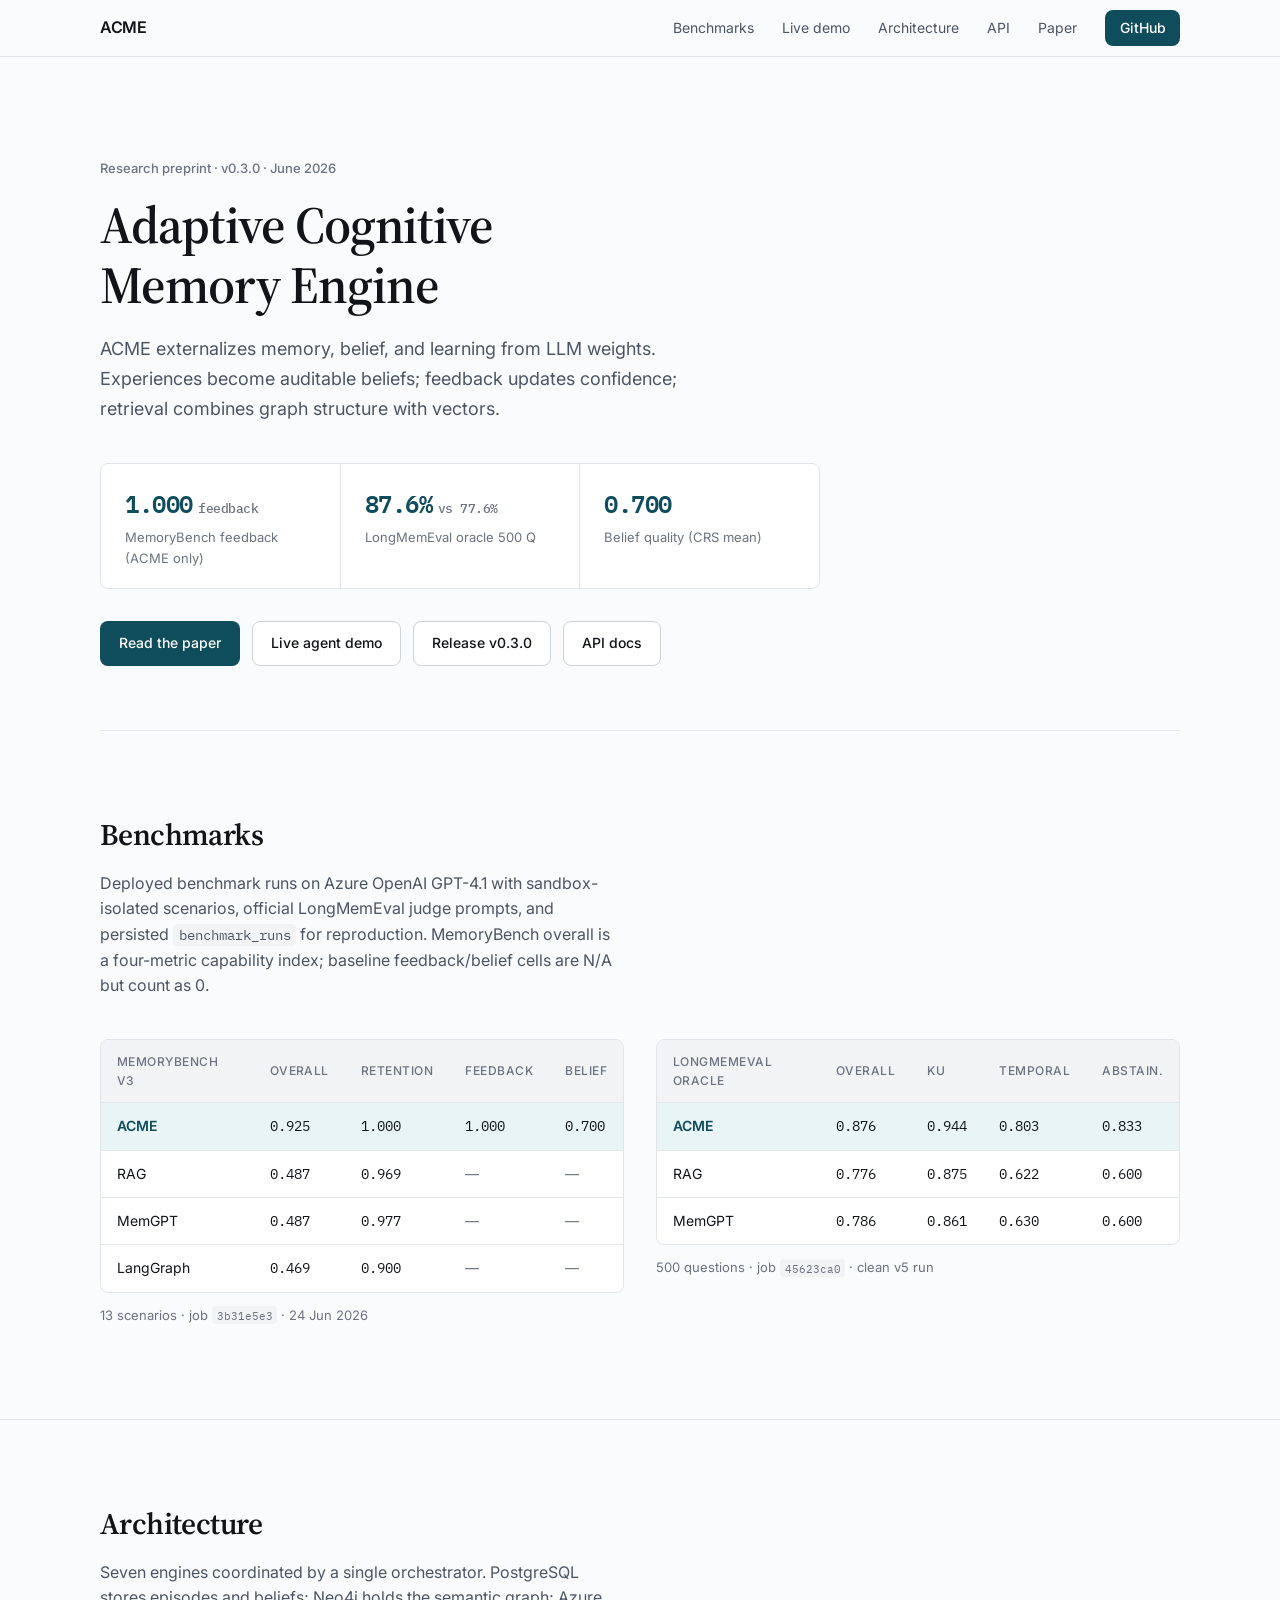
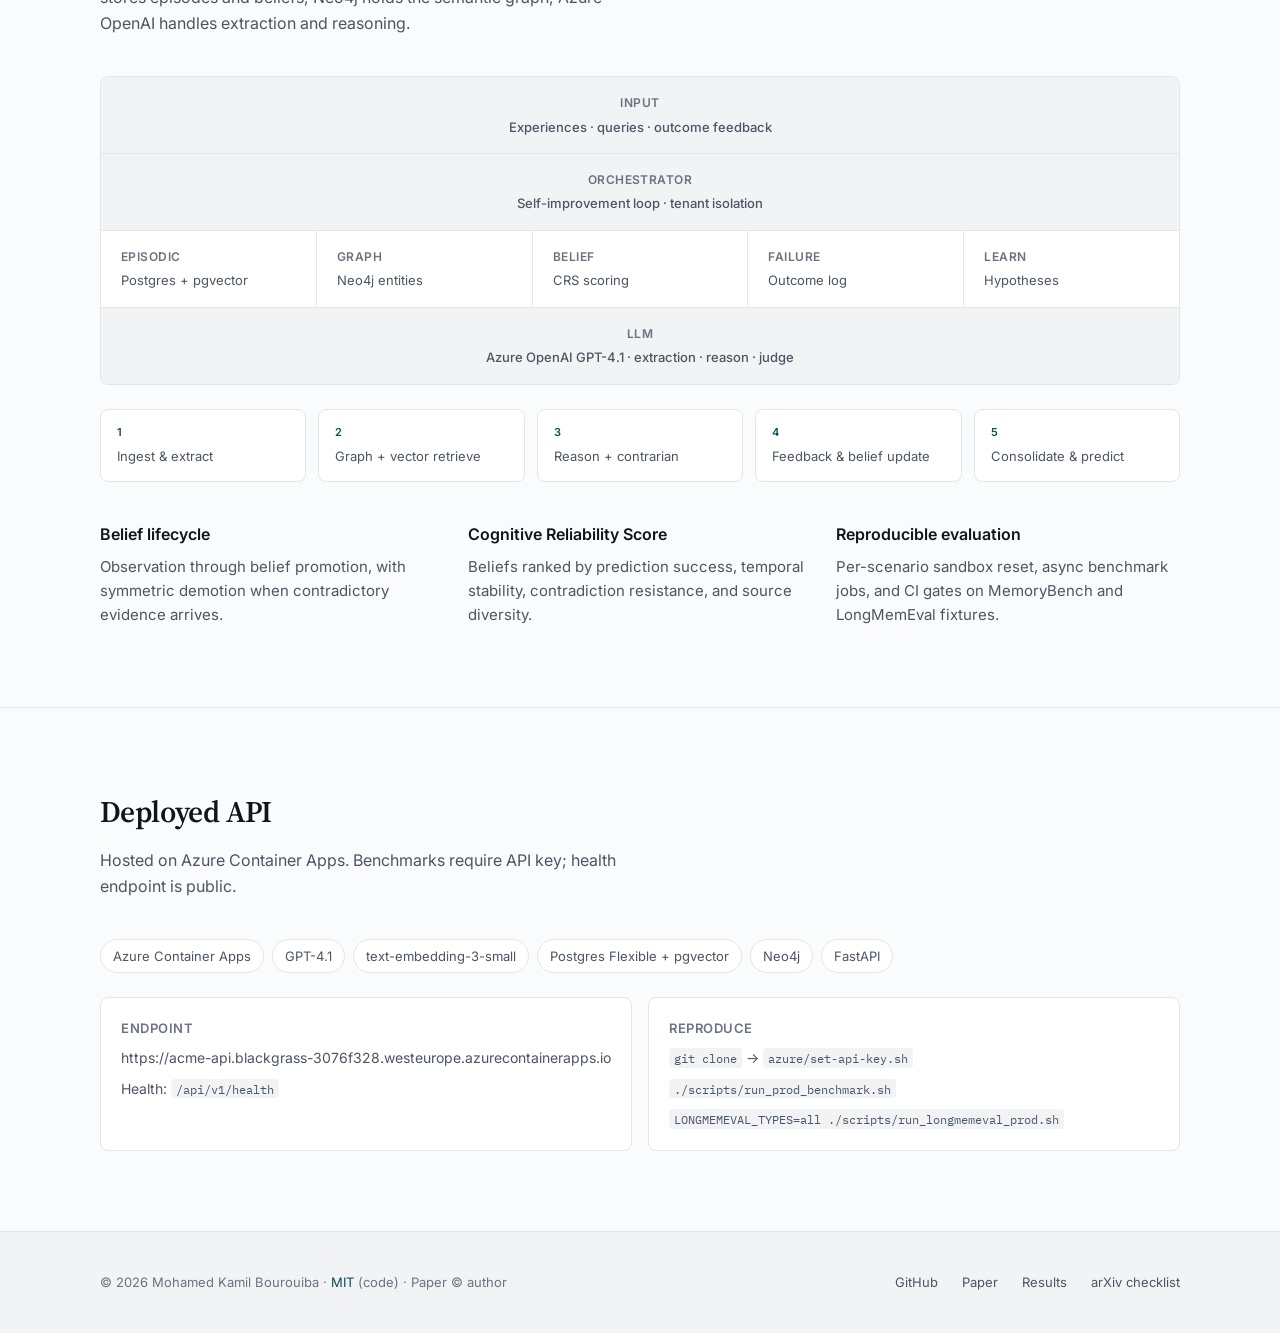
==== docs/index.html @ 263f7e9f "Add live multi-agent demo with belief inspector on the site. Three GPT-5.4 personas run a continuous" ====
<!DOCTYPE html>
<html lang="en">
<head>
  <meta charset="UTF-8">
  <meta name="viewport" content="width=device-width, initial-scale=1.0">
  <title>ACME — Adaptive Cognitive Memory Engine</title>
  <meta name="description" content="External cognitive memory for LLMs. MemoryBench belief+feedback metrics; LongMemEval oracle 87.6%. Azure OpenAI GPT-4.1 benchmarks.">
  <meta property="og:title" content="ACME — Adaptive Cognitive Memory Engine">
  <meta property="og:description" content="Belief lifecycle, graph memory, and reproducible benchmarks on MemoryBench and LongMemEval.">
  <meta property="og:type" content="website">
  <link rel="preconnect" href="https://fonts.googleapis.com">
  <link rel="preconnect" href="https://fonts.gstatic.com" crossorigin>
  <link href="https://fonts.googleapis.com/css2?family=IBM+Plex+Mono:wght@500;600&family=Inter:wght@400;500;600&family=Source+Serif+4:opsz,wght@8..60,600&display=swap" rel="stylesheet">
  <link rel="stylesheet" href="assets/style.css">
</head>
<body>
  <nav class="nav">
    <div class="container nav-inner">
      <a class="logo" href="#">ACME</a>
      <button class="menu-btn" type="button" aria-label="Menu" onclick="document.querySelector('.nav-links').classList.toggle('open')">☰</button>
      <div class="nav-links">
        <a href="#benchmarks">Benchmarks</a>
        <a href="demo.html">Live demo</a>
        <a href="#architecture">Architecture</a>
        <a href="#stack">API</a>
        <a href="PAPER.pdf" target="_blank" rel="noopener">Paper</a>
        <a class="nav-cta" href="https://github.com/KamilBourouiba/ACME" target="_blank" rel="noopener">GitHub</a>
      </div>
    </div>
  </nav>

  <header class="hero container">
    <p class="hero-eyebrow">Research preprint · v0.3.0 · June 2026</p>
    <h1>Adaptive Cognitive Memory Engine</h1>
    <p class="hero-lead">
      ACME externalizes memory, belief, and learning from LLM weights.
      Experiences become auditable beliefs; feedback updates confidence; retrieval combines graph structure with vectors.
    </p>
    <div class="metrics">
      <div class="metric">
        <div class="metric-value">1.000<span>feedback</span></div>
        <div class="metric-label">MemoryBench feedback (ACME only)</div>
      </div>
      <div class="metric">
        <div class="metric-value">87.6%<span>vs 77.6%</span></div>
        <div class="metric-label">LongMemEval oracle 500 Q</div>
      </div>
      <div class="metric">
        <div class="metric-value">0.700</div>
        <div class="metric-label">Belief quality (CRS mean)</div>
      </div>
    </div>
    <div class="hero-actions">
      <a class="btn btn-primary" href="PAPER.pdf" target="_blank" rel="noopener">Read the paper</a>
      <a class="btn btn-outline" href="demo.html">Live agent demo</a>
      <a class="btn btn-outline" href="https://github.com/KamilBourouiba/ACME/releases/tag/v0.3.0-longmemeval-v5" target="_blank" rel="noopener">Release v0.3.0</a>
      <a class="btn btn-outline" href="https://acme-api.blackgrass-3076f328.westeurope.azurecontainerapps.io/docs" target="_blank" rel="noopener">API docs</a>
    </div>
  </header>

  <section id="benchmarks">
    <div class="container">
      <div class="section-header">
        <h2>Benchmarks</h2>
        <p>
          Deployed benchmark runs on Azure OpenAI GPT-4.1 with sandbox-isolated scenarios,
          official LongMemEval judge prompts, and persisted <code>benchmark_runs</code> for reproduction.
          MemoryBench overall is a four-metric capability index; baseline feedback/belief cells are N/A but count as 0.
        </p>
      </div>

      <div class="bench-grid">
        <div>
          <div class="table-wrap">
            <table>
              <thead>
                <tr>
                  <th>MemoryBench v3</th>
                  <th>Overall</th>
                  <th>Retention</th>
                  <th>Feedback</th>
                  <th>Belief</th>
                </tr>
              </thead>
              <tbody>
                <tr class="highlight">
                  <td>ACME</td>
                  <td class="num">0.925</td>
                  <td class="num">1.000</td>
                  <td class="num">1.000</td>
                  <td class="num">0.700</td>
                </tr>
                <tr>
                  <td>RAG</td>
                  <td class="num">0.487</td>
                  <td class="num">0.969</td>
                  <td class="na">—</td>
                  <td class="na">—</td>
                </tr>
                <tr>
                  <td>MemGPT</td>
                  <td class="num">0.487</td>
                  <td class="num">0.977</td>
                  <td class="na">—</td>
                  <td class="na">—</td>
                </tr>
                <tr>
                  <td>LangGraph</td>
                  <td class="num">0.469</td>
                  <td class="num">0.900</td>
                  <td class="na">—</td>
                  <td class="na">—</td>
                </tr>
              </tbody>
            </table>
          </div>
          <p class="caption">13 scenarios · job <code>3b31e5e3</code> · 24 Jun 2026</p>
        </div>

        <div>
          <div class="table-wrap">
            <table>
              <thead>
                <tr>
                  <th>LongMemEval oracle</th>
                  <th>Overall</th>
                  <th>KU</th>
                  <th>Temporal</th>
                  <th>Abstain.</th>
                </tr>
              </thead>
              <tbody>
                <tr class="highlight">
                  <td>ACME</td>
                  <td class="num">0.876</td>
                  <td class="num">0.944</td>
                  <td class="num">0.803</td>
                  <td class="num">0.833</td>
                </tr>
                <tr>
                  <td>RAG</td>
                  <td class="num">0.776</td>
                  <td class="num">0.875</td>
                  <td class="num">0.622</td>
                  <td class="num">0.600</td>
                </tr>
                <tr>
                  <td>MemGPT</td>
                  <td class="num">0.786</td>
                  <td class="num">0.861</td>
                  <td class="num">0.630</td>
                  <td class="num">0.600</td>
                </tr>
              </tbody>
            </table>
          </div>
          <p class="caption">500 questions · job <code>45623ca0</code> · clean v5 run</p>
        </div>
      </div>
    </div>
  </section>

  <section id="architecture">
    <div class="container">
      <div class="section-header">
        <h2>Architecture</h2>
        <p>
          Seven engines coordinated by a single orchestrator.
          PostgreSQL stores episodes and beliefs; Neo4j holds the semantic graph; Azure OpenAI handles extraction and reasoning.
        </p>
      </div>

      <div class="arch-flow">
        <div class="arch-row">
          <div class="arch-node arch-center" style="flex: 2;">
            <strong>Input</strong>
            <span>Experiences · queries · outcome feedback</span>
          </div>
        </div>
        <div class="arch-row">
          <div class="arch-node arch-center" style="flex: 2;">
            <strong>Orchestrator</strong>
            <span>Self-improvement loop · tenant isolation</span>
          </div>
        </div>
        <div class="arch-row">
          <div class="arch-node">
            <strong>Episodic</strong>
            <span>Postgres + pgvector</span>
          </div>
          <div class="arch-node">
            <strong>Graph</strong>
            <span>Neo4j entities</span>
          </div>
          <div class="arch-node">
            <strong>Belief</strong>
            <span>CRS scoring</span>
          </div>
          <div class="arch-node">
            <strong>Failure</strong>
            <span>Outcome log</span>
          </div>
          <div class="arch-node">
            <strong>Learn</strong>
            <span>Hypotheses</span>
          </div>
        </div>
        <div class="arch-row">
          <div class="arch-node arch-center" style="flex: 2;">
            <strong>LLM</strong>
            <span>Azure OpenAI GPT-4.1 · extraction · reason · judge</span>
          </div>
        </div>
      </div>

      <div class="arch-pipeline">
        <div class="arch-step"><em>1</em>Ingest &amp; extract</div>
        <div class="arch-step"><em>2</em>Graph + vector retrieve</div>
        <div class="arch-step"><em>3</em>Reason + contrarian</div>
        <div class="arch-step"><em>4</em>Feedback &amp; belief update</div>
        <div class="arch-step"><em>5</em>Consolidate &amp; predict</div>
      </div>

      <div class="features" style="margin-top: 2.5rem;">
        <div class="feature">
          <h3>Belief lifecycle</h3>
          <p>Observation through belief promotion, with symmetric demotion when contradictory evidence arrives.</p>
        </div>
        <div class="feature">
          <h3>Cognitive Reliability Score</h3>
          <p>Beliefs ranked by prediction success, temporal stability, contradiction resistance, and source diversity.</p>
        </div>
        <div class="feature">
          <h3>Reproducible evaluation</h3>
          <p>Per-scenario sandbox reset, async benchmark jobs, and CI gates on MemoryBench and LongMemEval fixtures.</p>
        </div>
      </div>
    </div>
  </section>

  <section id="stack">
    <div class="container">
      <div class="section-header">
        <h2>Deployed API</h2>
        <p>Hosted on Azure Container Apps. Benchmarks require API key; health endpoint is public.</p>
      </div>

      <div class="stack-list">
        <span>Azure Container Apps</span>
        <span>GPT-4.1</span>
        <span>text-embedding-3-small</span>
        <span>Postgres Flexible + pgvector</span>
        <span>Neo4j</span>
        <span>FastAPI</span>
      </div>

      <div class="info-grid">
        <div class="info-card">
          <h3>Endpoint</h3>
          <p>https://acme-api.blackgrass-3076f328.westeurope.azurecontainerapps.io</p>
          <p>Health: <code>/api/v1/health</code></p>
        </div>
        <div class="info-card">
          <h3>Reproduce</h3>
          <p><code>git clone</code> → <code>azure/set-api-key.sh</code></p>
          <p><code>./scripts/run_prod_benchmark.sh</code></p>
          <p><code>LONGMEMEVAL_TYPES=all ./scripts/run_longmemeval_prod.sh</code></p>
        </div>
      </div>
    </div>
  </section>

  <footer>
    <div class="container footer-inner">
      <div>© 2026 Mohamed Kamil Bourouiba · <a href="https://github.com/KamilBourouiba/ACME/blob/main/LICENSE">MIT</a> (code) · Paper © author</div>
      <div class="footer-links">
        <a href="https://github.com/KamilBourouiba/ACME" target="_blank" rel="noopener">GitHub</a>
        <a href="PAPER.pdf" target="_blank" rel="noopener">Paper</a>
        <a href="https://github.com/KamilBourouiba/ACME/blob/main/docs/BENCHMARK_RESULTS.md" target="_blank" rel="noopener">Results</a>
        <a href="https://github.com/KamilBourouiba/ACME/blob/main/docs/ARXIV_SUBMISSION.md" target="_blank" rel="noopener">arXiv checklist</a>
      </div>
    </div>
  </footer>
</body>
</html>
---- docs/assets/style.css ----
:root {
  --bg: #fafbfc;
  --bg-subtle: #f1f3f5;
  --surface: #ffffff;
  --border: #e2e6ea;
  --border-strong: #cdd3da;
  --text: #111418;
  --text-secondary: #4b5563;
  --text-muted: #6b7280;
  --accent: #0f4c5c;
  --accent-light: #e8f4f6;
  --accent-hover: #0a3a47;
  --positive: #047857;
  --max: 1080px;
  --narrow: 640px;
  --radius: 8px;
  --font: "Inter", system-ui, -apple-system, sans-serif;
  --serif: "Source Serif 4", Georgia, serif;
  --mono: "IBM Plex Mono", ui-monospace, monospace;
}

*,
*::before,
*::after {
  box-sizing: border-box;
}

html {
  scroll-behavior: smooth;
}

body {
  margin: 0;
  font-family: var(--font);
  font-size: 1rem;
  line-height: 1.6;
  color: var(--text);
  background: var(--bg);
  -webkit-font-smoothing: antialiased;
}

a {
  color: var(--accent);
  text-decoration: none;
}

a:hover {
  text-decoration: underline;
}

code {
  font-family: var(--mono);
  font-size: 0.875em;
  background: var(--bg-subtle);
  padding: 0.15em 0.4em;
  border-radius: 4px;
}

.container {
  width: min(var(--max), calc(100% - 2rem));
  margin-inline: auto;
}

/* —— Nav —— */
.nav {
  position: sticky;
  top: 0;
  z-index: 50;
  background: rgba(250, 251, 252, 0.92);
  backdrop-filter: blur(8px);
  border-bottom: 1px solid var(--border);
}

.nav-inner {
  display: flex;
  align-items: center;
  justify-content: space-between;
  height: 3.5rem;
  gap: 1rem;
}

.logo {
  font-weight: 600;
  font-size: 1rem;
  letter-spacing: -0.02em;
  color: var(--text);
  text-decoration: none;
}

.logo:hover {
  text-decoration: none;
}

.nav-links {
  display: flex;
  align-items: center;
  gap: 1.75rem;
  font-size: 0.875rem;
}

.nav-links a {
  color: var(--text-secondary);
  text-decoration: none;
}

.nav-links a:hover {
  color: var(--text);
  text-decoration: none;
}

.nav-cta {
  padding: 0.4rem 0.9rem;
  background: var(--accent);
  color: #fff !important;
  border-radius: var(--radius);
  font-weight: 500;
}

.nav-cta:hover {
  background: var(--accent-hover);
}

.menu-btn {
  display: none;
  background: none;
  border: 1px solid var(--border);
  border-radius: var(--radius);
  padding: 0.35rem 0.6rem;
  font-size: 1.1rem;
  cursor: pointer;
  color: var(--text);
}

/* —— Hero —— */
.hero {
  padding: clamp(3.5rem, 8vw, 5.5rem) 0 clamp(3rem, 6vw, 4rem);
  border-bottom: 1px solid var(--border);
}

.hero-eyebrow {
  font-size: 0.8125rem;
  font-weight: 500;
  color: var(--text-muted);
  margin-bottom: 1rem;
}

.hero h1 {
  font-family: var(--serif);
  font-size: clamp(2.25rem, 5vw, 3.25rem);
  font-weight: 600;
  line-height: 1.15;
  letter-spacing: -0.02em;
  margin: 0 0 1.25rem;
  max-width: 18ch;
}

.hero-lead {
  font-size: 1.125rem;
  color: var(--text-secondary);
  max-width: var(--narrow);
  margin: 0 0 2.5rem;
  line-height: 1.65;
}

.metrics {
  display: grid;
  grid-template-columns: repeat(3, 1fr);
  gap: 1px;
  background: var(--border);
  border: 1px solid var(--border);
  border-radius: var(--radius);
  overflow: hidden;
  margin-bottom: 2rem;
  max-width: 720px;
}

.metric {
  background: var(--surface);
  padding: 1.25rem 1.5rem;
}

.metric-value {
  font-family: var(--mono);
  font-size: 1.5rem;
  font-weight: 600;
  color: var(--accent);
  letter-spacing: -0.02em;
}

.metric-value span {
  font-size: 0.8125rem;
  font-weight: 500;
  color: var(--text-muted);
  margin-left: 0.35rem;
}

.metric-label {
  font-size: 0.8125rem;
  color: var(--text-muted);
  margin-top: 0.25rem;
}

.hero-actions {
  display: flex;
  flex-wrap: wrap;
  gap: 0.75rem;
}

.btn {
  display: inline-flex;
  align-items: center;
  padding: 0.625rem 1.125rem;
  font-size: 0.875rem;
  font-weight: 500;
  border-radius: var(--radius);
  text-decoration: none;
  border: 1px solid transparent;
}

.btn:hover {
  text-decoration: none;
}

.btn-primary {
  background: var(--accent);
  color: #fff;
}

.btn-primary:hover {
  background: var(--accent-hover);
}

.btn-outline {
  background: var(--surface);
  color: var(--text);
  border-color: var(--border-strong);
}

.btn-outline:hover {
  border-color: var(--text-muted);
}

/* —— Sections —— */
section {
  padding: clamp(3.5rem, 7vw, 5rem) 0;
}

section + section {
  border-top: 1px solid var(--border);
}

.section-header {
  margin-bottom: 2.5rem;
}

.section-header h2 {
  font-family: var(--serif);
  font-size: clamp(1.5rem, 3vw, 1.875rem);
  font-weight: 600;
  letter-spacing: -0.02em;
  margin: 0 0 0.75rem;
}

.section-header p {
  margin: 0;
  color: var(--text-secondary);
  max-width: 52ch;
  font-size: 1rem;
}

/* —— Tables —— */
.table-wrap {
  border: 1px solid var(--border);
  border-radius: var(--radius);
  overflow-x: auto;
  background: var(--surface);
}

table {
  width: 100%;
  border-collapse: collapse;
  font-size: 0.875rem;
}

th,
td {
  padding: 0.75rem 1rem;
  text-align: left;
  border-bottom: 1px solid var(--border);
}

th {
  font-weight: 500;
  color: var(--text-muted);
  font-size: 0.75rem;
  text-transform: uppercase;
  letter-spacing: 0.04em;
  background: var(--bg-subtle);
}

tr:last-child td {
  border-bottom: none;
}

td.num {
  font-family: var(--mono);
  font-variant-numeric: tabular-nums;
}

tr.highlight td:first-child {
  font-weight: 600;
  color: var(--accent);
}

tr.highlight {
  background: var(--accent-light);
}

td.na {
  color: var(--text-muted);
}

.caption {
  margin-top: 0.75rem;
  font-size: 0.8125rem;
  color: var(--text-muted);
}

.bench-grid {
  display: grid;
  gap: 2.5rem;
}

@media (min-width: 900px) {
  .bench-grid {
    grid-template-columns: 1fr 1fr;
    gap: 2rem;
  }
}

/* —— Architecture —— */
.arch-flow {
  display: flex;
  flex-direction: column;
  gap: 0;
  border: 1px solid var(--border);
  border-radius: var(--radius);
  background: var(--surface);
  overflow: hidden;
}

.arch-row {
  display: flex;
  flex-wrap: wrap;
  align-items: stretch;
  border-bottom: 1px solid var(--border);
}

.arch-row:last-child {
  border-bottom: none;
}

.arch-node {
  flex: 1;
  min-width: 120px;
  padding: 1rem 1.25rem;
  border-right: 1px solid var(--border);
  font-size: 0.8125rem;
}

.arch-node:last-child {
  border-right: none;
}

.arch-node strong {
  display: block;
  font-size: 0.75rem;
  font-weight: 600;
  text-transform: uppercase;
  letter-spacing: 0.04em;
  color: var(--text-muted);
  margin-bottom: 0.25rem;
}

.arch-node span {
  color: var(--text-secondary);
}

.arch-center {
  background: var(--bg-subtle);
  text-align: center;
  font-weight: 500;
}

.arch-pipeline {
  display: grid;
  grid-template-columns: repeat(auto-fit, minmax(130px, 1fr));
  gap: 0.75rem;
  margin-top: 1.5rem;
}

.arch-step {
  padding: 0.875rem 1rem;
  background: var(--surface);
  border: 1px solid var(--border);
  border-radius: var(--radius);
  font-size: 0.8125rem;
  color: var(--text-secondary);
}

.arch-step em {
  display: block;
  font-style: normal;
  font-weight: 600;
  color: var(--accent);
  font-size: 0.6875rem;
  text-transform: uppercase;
  letter-spacing: 0.05em;
  margin-bottom: 0.25rem;
}

/* —— Features —— */
.features {
  display: grid;
  grid-template-columns: repeat(auto-fit, minmax(260px, 1fr));
  gap: 1.5rem;
}

.feature h3 {
  font-size: 1rem;
  font-weight: 600;
  margin: 0 0 0.5rem;
}

.feature p {
  margin: 0;
  font-size: 0.9375rem;
  color: var(--text-secondary);
  line-height: 1.6;
}

/* —— Stack —— */
.stack-list {
  display: flex;
  flex-wrap: wrap;
  gap: 0.5rem;
  margin-bottom: 1.5rem;
}

.stack-list span {
  font-size: 0.8125rem;
  padding: 0.35rem 0.75rem;
  background: var(--surface);
  border: 1px solid var(--border);
  border-radius: 999px;
  color: var(--text-secondary);
}

.info-grid {
  display: grid;
  grid-template-columns: repeat(auto-fit, minmax(280px, 1fr));
  gap: 1rem;
}

.info-card {
  padding: 1.25rem;
  background: var(--surface);
  border: 1px solid var(--border);
  border-radius: var(--radius);
  font-size: 0.875rem;
}

.info-card h3 {
  font-size: 0.8125rem;
  font-weight: 600;
  text-transform: uppercase;
  letter-spacing: 0.04em;
  color: var(--text-muted);
  margin: 0 0 0.5rem;
}

.info-card p {
  margin: 0;
  color: var(--text-secondary);
  word-break: break-all;
}

.info-card p + p {
  margin-top: 0.5rem;
}

/* —— Footer —— */
footer {
  padding: 2.5rem 0;
  border-top: 1px solid var(--border);
  background: var(--bg-subtle);
}

.footer-inner {
  display: flex;
  flex-wrap: wrap;
  justify-content: space-between;
  align-items: center;
  gap: 1rem;
  font-size: 0.8125rem;
  color: var(--text-muted);
}

.footer-links {
  display: flex;
  gap: 1.5rem;
}

.footer-links a {
  color: var(--text-secondary);
  text-decoration: none;
}

.footer-links a:hover {
  color: var(--text);
}

/* —— Mobile —— */
@media (max-width: 768px) {
  .nav-links {
    display: none;
    position: absolute;
    top: 3.5rem;
    left: 0;
    right: 0;
    flex-direction: column;
    align-items: stretch;
    gap: 0;
    background: var(--surface);
    border-bottom: 1px solid var(--border);
    padding: 0.5rem 1rem 1rem;
  }

  .nav-links.open {
    display: flex;
  }

  .nav-links a {
    padding: 0.6rem 0;
    border-bottom: 1px solid var(--border);
  }

  .nav-links a:last-child {
    border-bottom: none;
  }

  .nav-inner {
    position: relative;
  }

  .menu-btn {
    display: block;
  }

  .metrics {
    grid-template-columns: 1fr;
  }
}
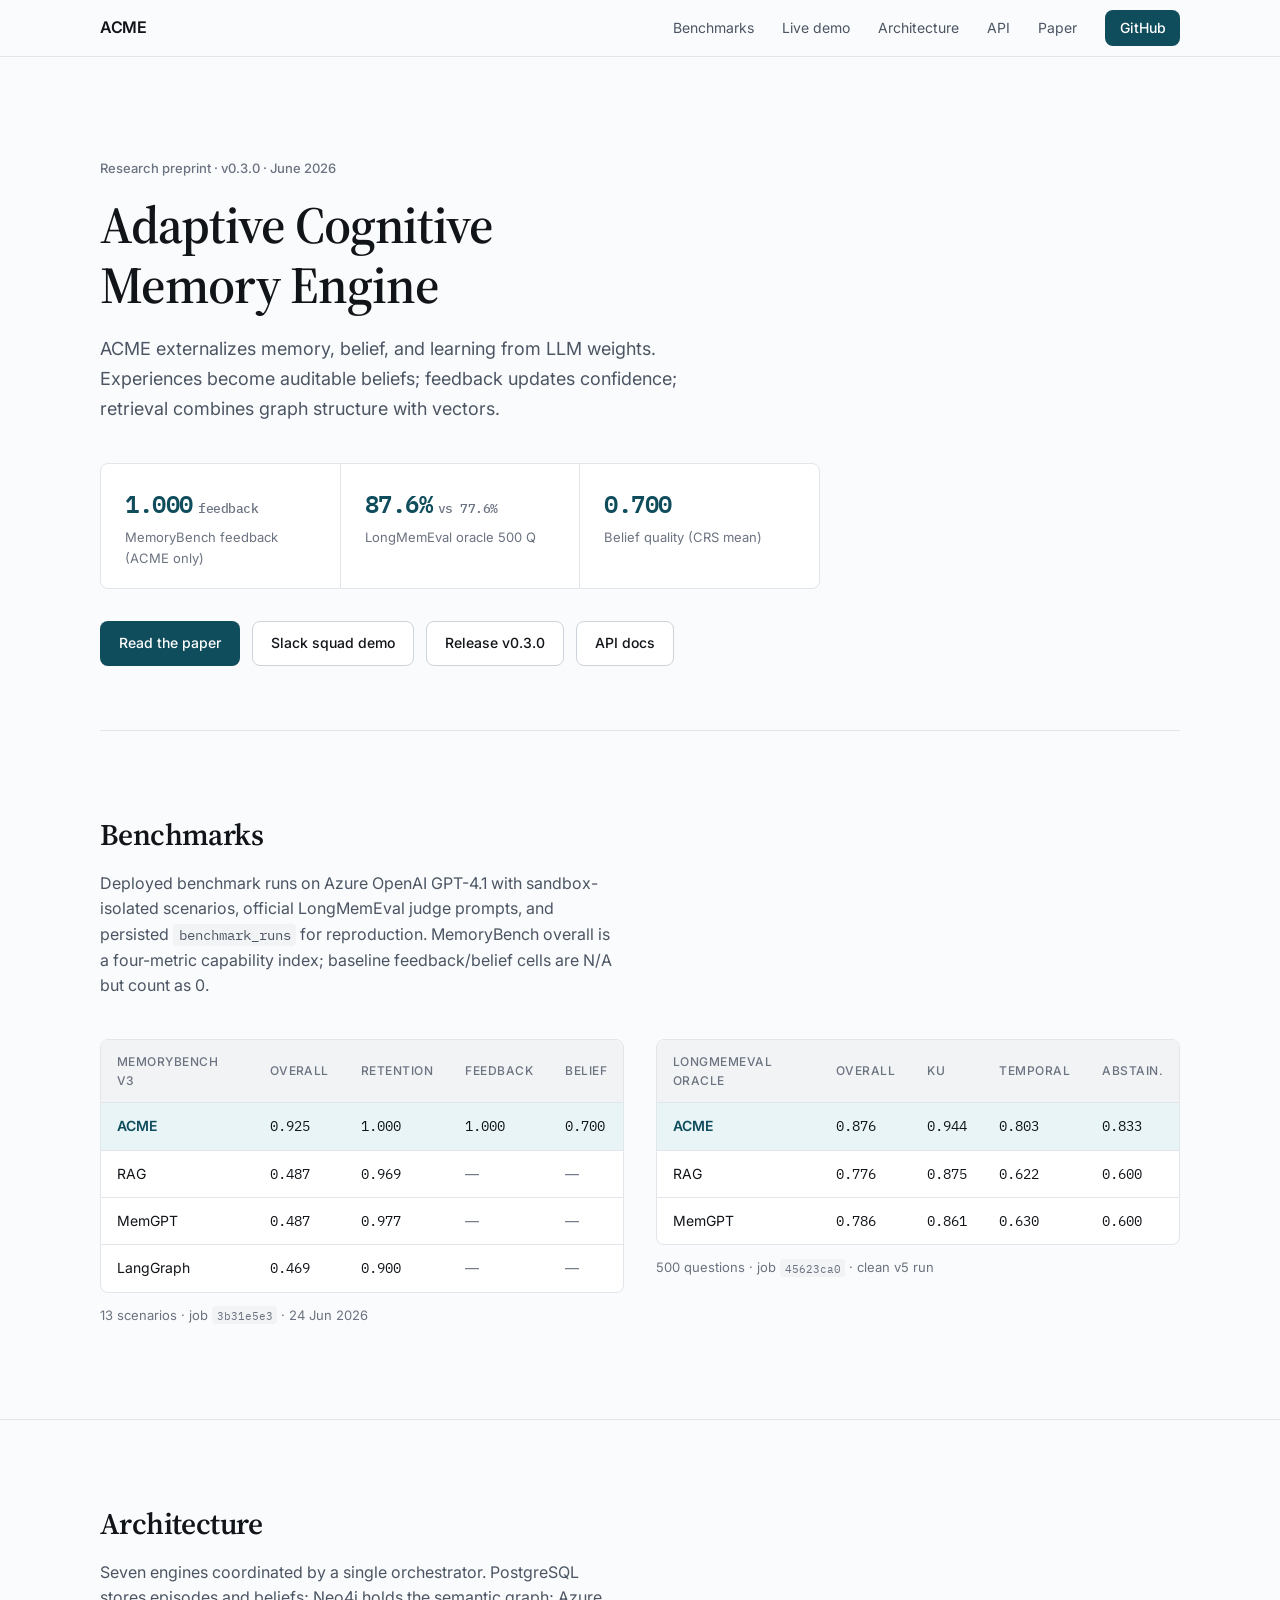
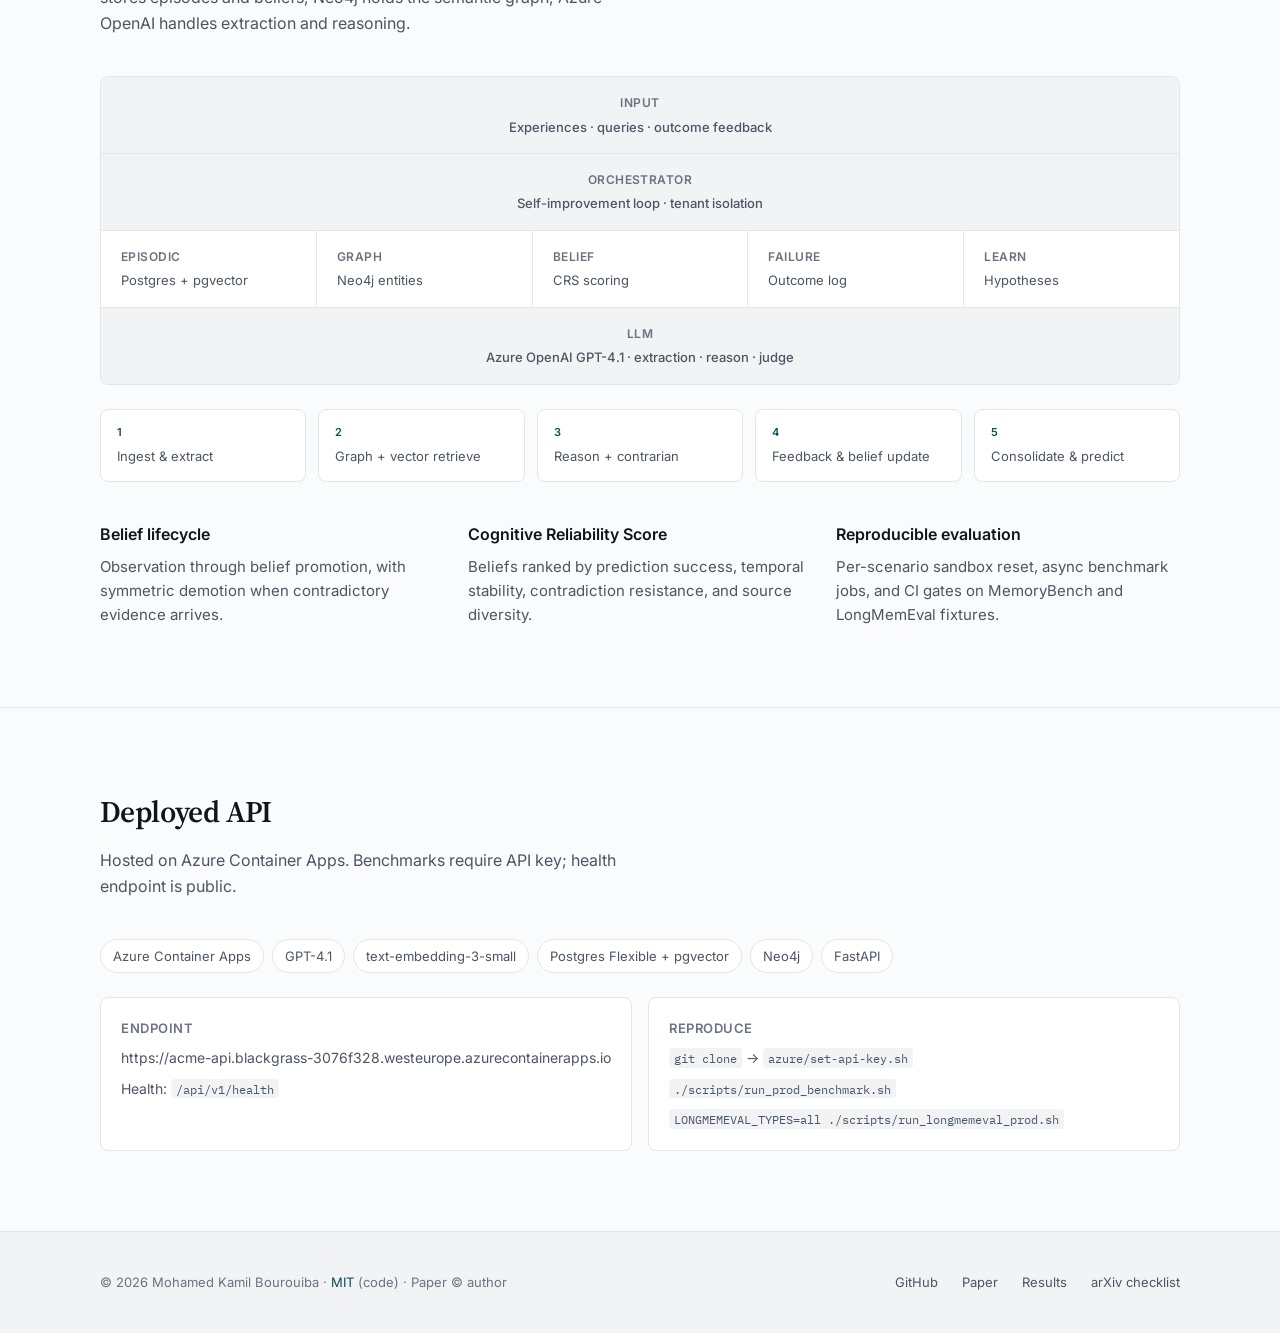
==== commit 693b3470: "Replace demo with Slack-style Nexus Advisory squad (10 agents). Consulting-site build across five ch" ====
--- a/docs/index.html
+++ b/docs/index.html
@@ -52,7 +52,7 @@
     </div>
     <div class="hero-actions">
       <a class="btn btn-primary" href="PAPER.pdf" target="_blank" rel="noopener">Read the paper</a>
-      <a class="btn btn-outline" href="demo.html">Live agent demo</a>
+      <a class="btn btn-outline" href="demo.html">Slack squad demo</a>
       <a class="btn btn-outline" href="https://github.com/KamilBourouiba/ACME/releases/tag/v0.3.0-longmemeval-v5" target="_blank" rel="noopener">Release v0.3.0</a>
       <a class="btn btn-outline" href="https://acme-api.blackgrass-3076f328.westeurope.azurecontainerapps.io/docs" target="_blank" rel="noopener">API docs</a>
     </div>
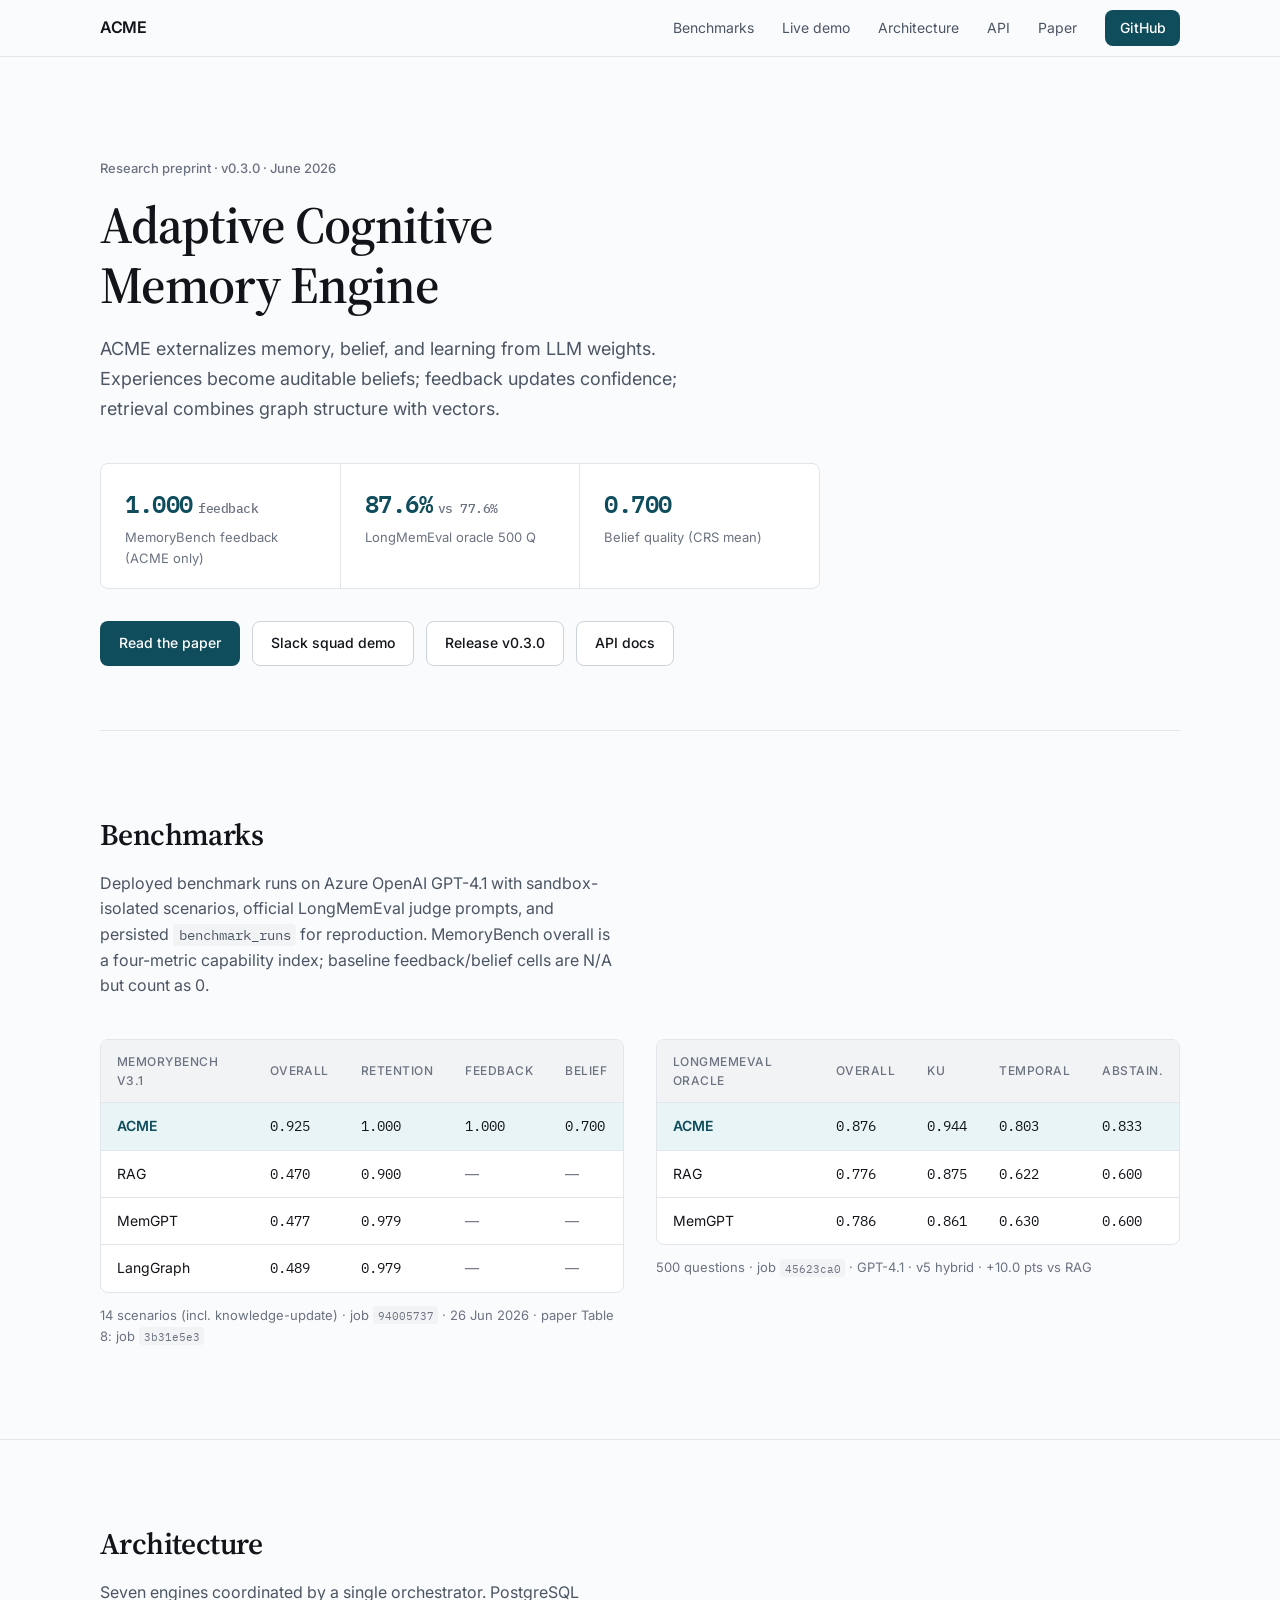
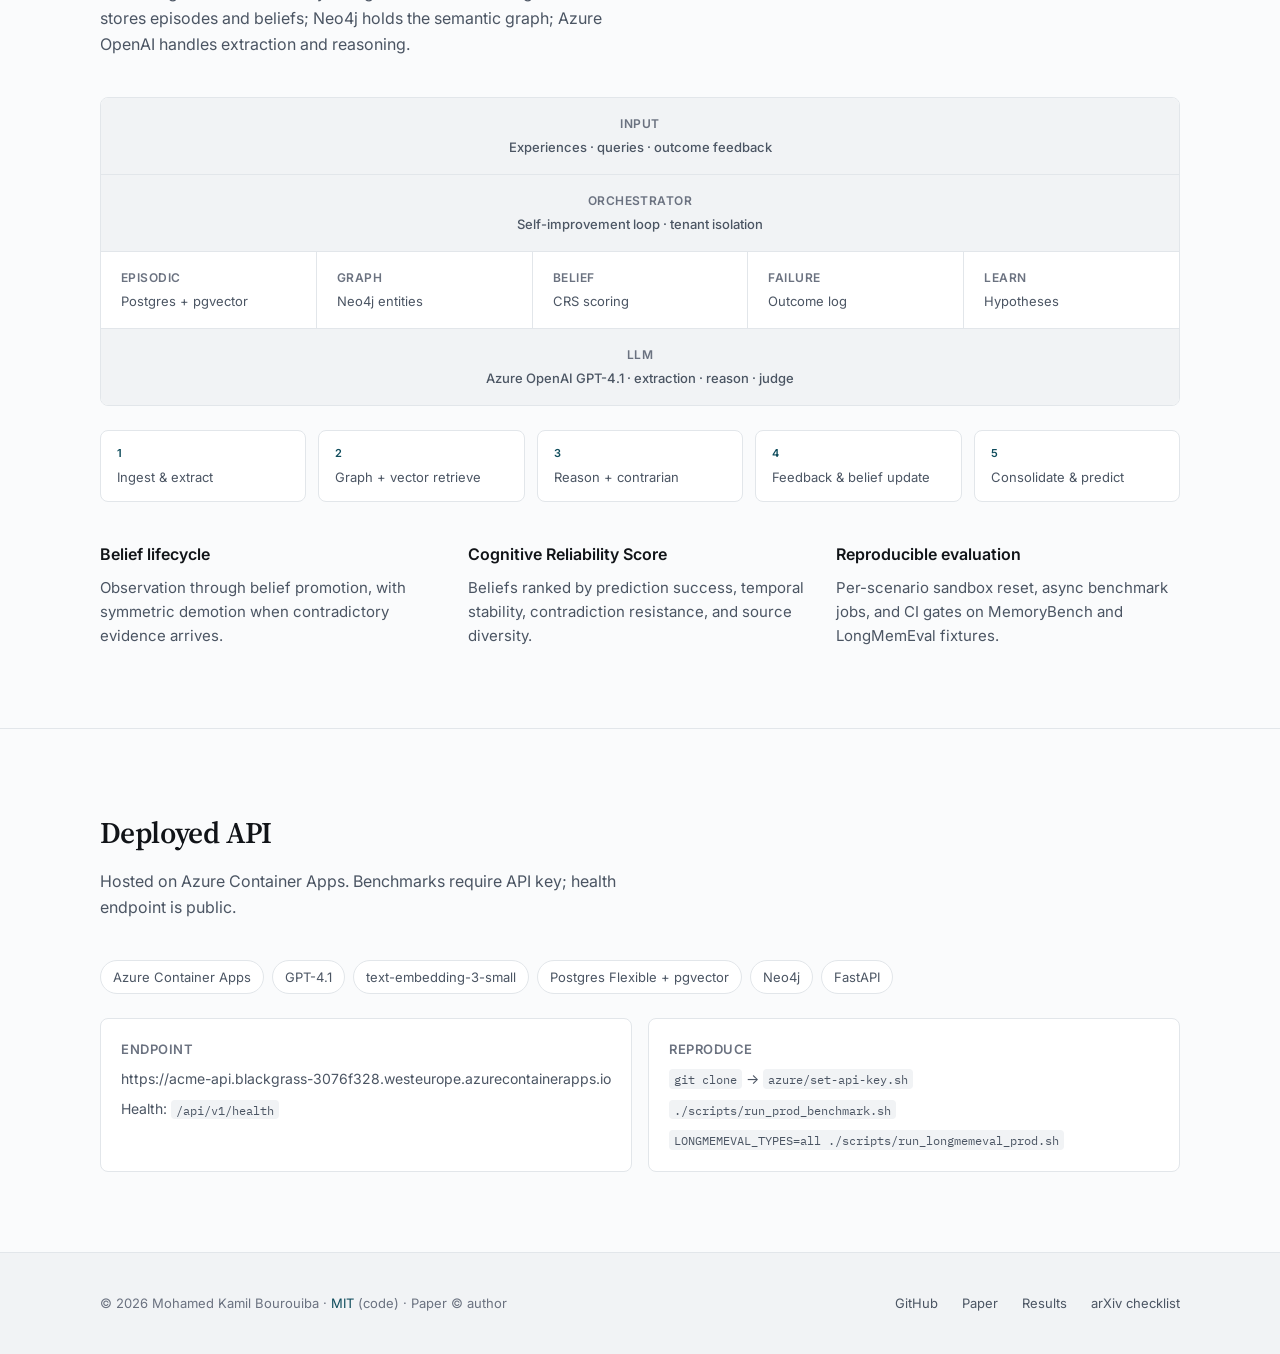
==== commit c93a5c8a: "Fix mobile layout and sync benchmark data on ACME project site. Responsive tables, architecture stac" ====
--- a/docs/index.html
+++ b/docs/index.html
@@ -2,7 +2,7 @@
 <html lang="en">
 <head>
   <meta charset="UTF-8">
-  <meta name="viewport" content="width=device-width, initial-scale=1.0">
+  <meta name="viewport" content="width=device-width, initial-scale=1.0, viewport-fit=cover">
   <title>ACME — Adaptive Cognitive Memory Engine</title>
   <meta name="description" content="External cognitive memory for LLMs. MemoryBench belief+feedback metrics; LongMemEval oracle 87.6%. Azure OpenAI GPT-4.1 benchmarks.">
   <meta property="og:title" content="ACME — Adaptive Cognitive Memory Engine">
@@ -11,13 +11,13 @@
   <link rel="preconnect" href="https://fonts.googleapis.com">
   <link rel="preconnect" href="https://fonts.gstatic.com" crossorigin>
   <link href="https://fonts.googleapis.com/css2?family=IBM+Plex+Mono:wght@500;600&family=Inter:wght@400;500;600&family=Source+Serif+4:opsz,wght@8..60,600&display=swap" rel="stylesheet">
-  <link rel="stylesheet" href="assets/style.css">
+  <link rel="stylesheet" href="assets/style.css?v=2">
 </head>
 <body>
   <nav class="nav">
     <div class="container nav-inner">
       <a class="logo" href="#">ACME</a>
-      <button class="menu-btn" type="button" aria-label="Menu" onclick="document.querySelector('.nav-links').classList.toggle('open')">☰</button>
+      <button class="menu-btn" type="button" aria-label="Menu" aria-expanded="false" id="nav-menu-btn">☰</button>
       <div class="nav-links">
         <a href="#benchmarks">Benchmarks</a>
         <a href="demo.html">Live demo</a>
@@ -70,12 +70,12 @@
       </div>
 
       <div class="bench-grid">
-        <div>
-          <div class="table-wrap">
+        <div class="bench-card">
+          <div class="table-wrap bench-table">
             <table>
               <thead>
                 <tr>
-                  <th>MemoryBench v3</th>
+                  <th>MemoryBench v3.1</th>
                   <th>Overall</th>
                   <th>Retention</th>
                   <th>Feedback</th>
@@ -92,33 +92,33 @@
                 </tr>
                 <tr>
                   <td>RAG</td>
-                  <td class="num">0.487</td>
-                  <td class="num">0.969</td>
+                  <td class="num">0.470</td>
+                  <td class="num">0.900</td>
                   <td class="na">—</td>
                   <td class="na">—</td>
                 </tr>
                 <tr>
                   <td>MemGPT</td>
-                  <td class="num">0.487</td>
-                  <td class="num">0.977</td>
+                  <td class="num">0.477</td>
+                  <td class="num">0.979</td>
                   <td class="na">—</td>
                   <td class="na">—</td>
                 </tr>
                 <tr>
                   <td>LangGraph</td>
-                  <td class="num">0.469</td>
-                  <td class="num">0.900</td>
+                  <td class="num">0.489</td>
+                  <td class="num">0.979</td>
                   <td class="na">—</td>
                   <td class="na">—</td>
                 </tr>
               </tbody>
             </table>
           </div>
-          <p class="caption">13 scenarios · job <code>3b31e5e3</code> · 24 Jun 2026</p>
-        </div>
-
-        <div>
-          <div class="table-wrap">
+          <p class="caption">14 scenarios (incl. knowledge-update) · job <code>94005737</code> · 26 Jun 2026 · paper Table 8: job <code>3b31e5e3</code></p>
+        </div>
+
+        <div class="bench-card">
+          <div class="table-wrap bench-table">
             <table>
               <thead>
                 <tr>
@@ -154,7 +154,7 @@
               </tbody>
             </table>
           </div>
-          <p class="caption">500 questions · job <code>45623ca0</code> · clean v5 run</p>
+          <p class="caption">500 questions · job <code>45623ca0</code> · GPT-4.1 · v5 hybrid · +10.0 pts vs RAG</p>
         </div>
       </div>
     </div>
@@ -281,5 +281,6 @@
       </div>
     </div>
   </footer>
+  <script src="assets/site.js" defer></script>
 </body>
 </html>
--- a/docs/assets/style.css
+++ b/docs/assets/style.css
@@ -59,6 +59,7 @@
 .container {
   width: min(var(--max), calc(100% - 2rem));
   margin-inline: auto;
+  padding-inline: max(0px, env(safe-area-inset-left)) max(0px, env(safe-area-inset-right));
 }
 
 /* —— Nav —— */
@@ -482,7 +483,8 @@
 .info-card p {
   margin: 0;
   color: var(--text-secondary);
-  word-break: break-all;
+  overflow-wrap: anywhere;
+  word-break: normal;
 }
 
 .info-card p + p {
@@ -522,6 +524,10 @@
 
 /* —— Mobile —— */
 @media (max-width: 768px) {
+  .container {
+    width: min(var(--max), calc(100% - 1.25rem));
+  }
+
   .nav-links {
     display: none;
     position: absolute;
@@ -533,7 +539,8 @@
     gap: 0;
     background: var(--surface);
     border-bottom: 1px solid var(--border);
-    padding: 0.5rem 1rem 1rem;
+    padding: 0.5rem 1rem max(1rem, env(safe-area-inset-bottom));
+    box-shadow: 0 8px 24px rgba(17, 20, 24, 0.08);
   }
 
   .nav-links.open {
@@ -541,23 +548,223 @@
   }
 
   .nav-links a {
-    padding: 0.6rem 0;
+    padding: 0.75rem 0;
     border-bottom: 1px solid var(--border);
+    min-height: 44px;
+    display: flex;
+    align-items: center;
   }
 
   .nav-links a:last-child {
     border-bottom: none;
   }
 
+  .nav-cta {
+    justify-content: center;
+    margin-top: 0.25rem;
+  }
+
   .nav-inner {
     position: relative;
   }
 
   .menu-btn {
     display: block;
+    min-width: 44px;
+    min-height: 44px;
+  }
+
+  .hero {
+    padding-top: max(2.5rem, env(safe-area-inset-top));
+  }
+
+  .hero h1 {
+    max-width: none;
+    font-size: clamp(1.85rem, 8vw, 2.5rem);
+  }
+
+  .hero-lead {
+    max-width: none;
+    font-size: 1rem;
+    margin-bottom: 2rem;
   }
 
   .metrics {
     grid-template-columns: 1fr;
-  }
-}
+    max-width: none;
+  }
+
+  .metric {
+    padding: 1rem 1.125rem;
+  }
+
+  .metric-value {
+    font-size: 1.35rem;
+  }
+
+  .hero-actions {
+    flex-direction: column;
+    align-items: stretch;
+  }
+
+  .hero-actions .btn {
+    justify-content: center;
+    width: 100%;
+    min-height: 44px;
+  }
+
+  section {
+    padding: clamp(2.5rem, 6vw, 3.5rem) 0;
+  }
+
+  .section-header {
+    margin-bottom: 1.75rem;
+  }
+
+  .section-header p {
+    max-width: none;
+    font-size: 0.9375rem;
+  }
+
+  .bench-grid {
+    gap: 2rem;
+  }
+
+  .table-wrap {
+    -webkit-overflow-scrolling: touch;
+  }
+
+  .bench-table table {
+    min-width: 520px;
+  }
+
+  th,
+  td {
+    padding: 0.65rem 0.75rem;
+    font-size: 0.8125rem;
+  }
+
+  .caption {
+    font-size: 0.75rem;
+    line-height: 1.5;
+  }
+
+  .arch-row {
+    flex-direction: column;
+  }
+
+  .arch-node {
+    min-width: 0;
+    width: 100%;
+    border-right: none;
+    border-bottom: 1px solid var(--border);
+    padding: 0.875rem 1rem;
+  }
+
+  .arch-node:last-child {
+    border-bottom: none;
+  }
+
+  .arch-pipeline {
+    grid-template-columns: 1fr;
+    gap: 0.5rem;
+  }
+
+  .features {
+    grid-template-columns: 1fr;
+    gap: 1.25rem;
+  }
+
+  .stack-list span {
+    font-size: 0.75rem;
+  }
+
+  .info-grid {
+    grid-template-columns: 1fr;
+  }
+
+  .footer-inner {
+    flex-direction: column;
+    align-items: flex-start;
+    gap: 1.25rem;
+  }
+
+  .footer-links {
+    flex-wrap: wrap;
+    gap: 1rem 1.25rem;
+  }
+}
+
+@media (max-width: 480px) {
+  .hero-eyebrow {
+    font-size: 0.75rem;
+    line-height: 1.45;
+  }
+
+  .bench-table table {
+    min-width: 0;
+    font-size: 0.75rem;
+  }
+
+  .bench-table thead {
+    display: none;
+  }
+
+  .bench-table tbody tr {
+    display: grid;
+    grid-template-columns: 1fr 1fr;
+    gap: 0.35rem 0.75rem;
+    padding: 0.875rem 1rem;
+    border-bottom: 1px solid var(--border);
+  }
+
+  .bench-table tbody tr:last-child {
+    border-bottom: none;
+  }
+
+  .bench-table tbody tr.highlight {
+    background: var(--accent-light);
+  }
+
+  .bench-table td {
+    border: none;
+    padding: 0;
+  }
+
+  .bench-table td:first-child {
+    grid-column: 1 / -1;
+    font-weight: 600;
+    font-size: 0.875rem;
+    margin-bottom: 0.15rem;
+  }
+
+  .bench-table td.num::before,
+  .bench-table td.na::before {
+    display: block;
+    font-size: 0.625rem;
+    font-weight: 500;
+    text-transform: uppercase;
+    letter-spacing: 0.04em;
+    color: var(--text-muted);
+    margin-bottom: 0.15rem;
+    font-family: var(--font);
+  }
+
+  .bench-table tr.highlight td:nth-child(2)::before { content: "Overall"; }
+  .bench-table tr.highlight td:nth-child(3)::before { content: "Retention"; }
+  .bench-table tr.highlight td:nth-child(4)::before { content: "Feedback"; }
+  .bench-table tr.highlight td:nth-child(5)::before { content: "Belief"; }
+
+  .bench-table tr:not(.highlight) td:nth-child(2)::before { content: "Overall"; }
+  .bench-table tr:not(.highlight) td:nth-child(3)::before { content: "Retention"; }
+  .bench-table tr:not(.highlight) td:nth-child(4)::before { content: "Feedback"; }
+  .bench-table tr:not(.highlight) td:nth-child(5)::before { content: "Belief"; }
+
+  /* LongMemEval table has KU/Temporal/Abstain columns */
+  .bench-card:last-child .bench-table tr.highlight td:nth-child(3)::before { content: "KU"; }
+  .bench-card:last-child .bench-table tr.highlight td:nth-child(4)::before { content: "Temporal"; }
+  .bench-card:last-child .bench-table tr.highlight td:nth-child(5)::before { content: "Abstain."; }
+  .bench-card:last-child .bench-table tr:not(.highlight) td:nth-child(3)::before { content: "KU"; }
+  .bench-card:last-child .bench-table tr:not(.highlight) td:nth-child(4)::before { content: "Temporal"; }
+  .bench-card:last-child .bench-table tr:not(.highlight) td:nth-child(5)::before { content: "Abstain."; }
+}
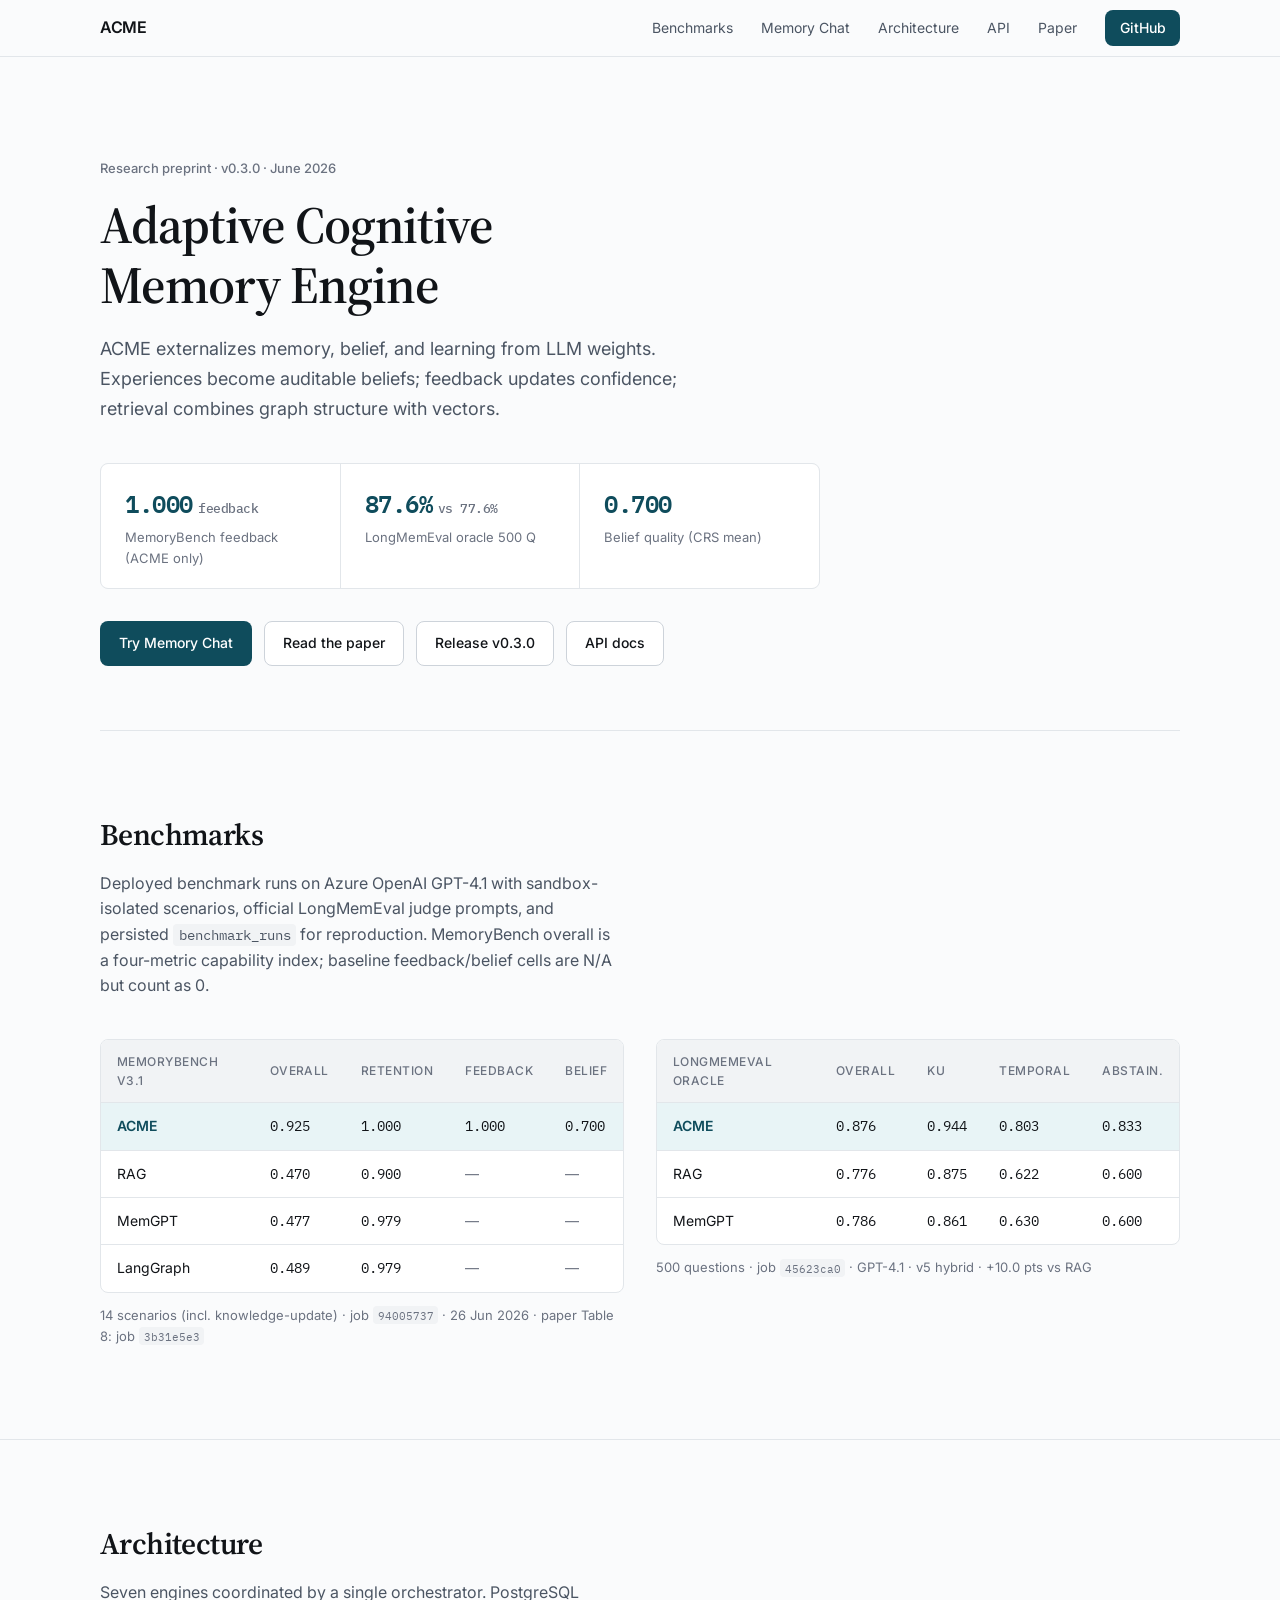
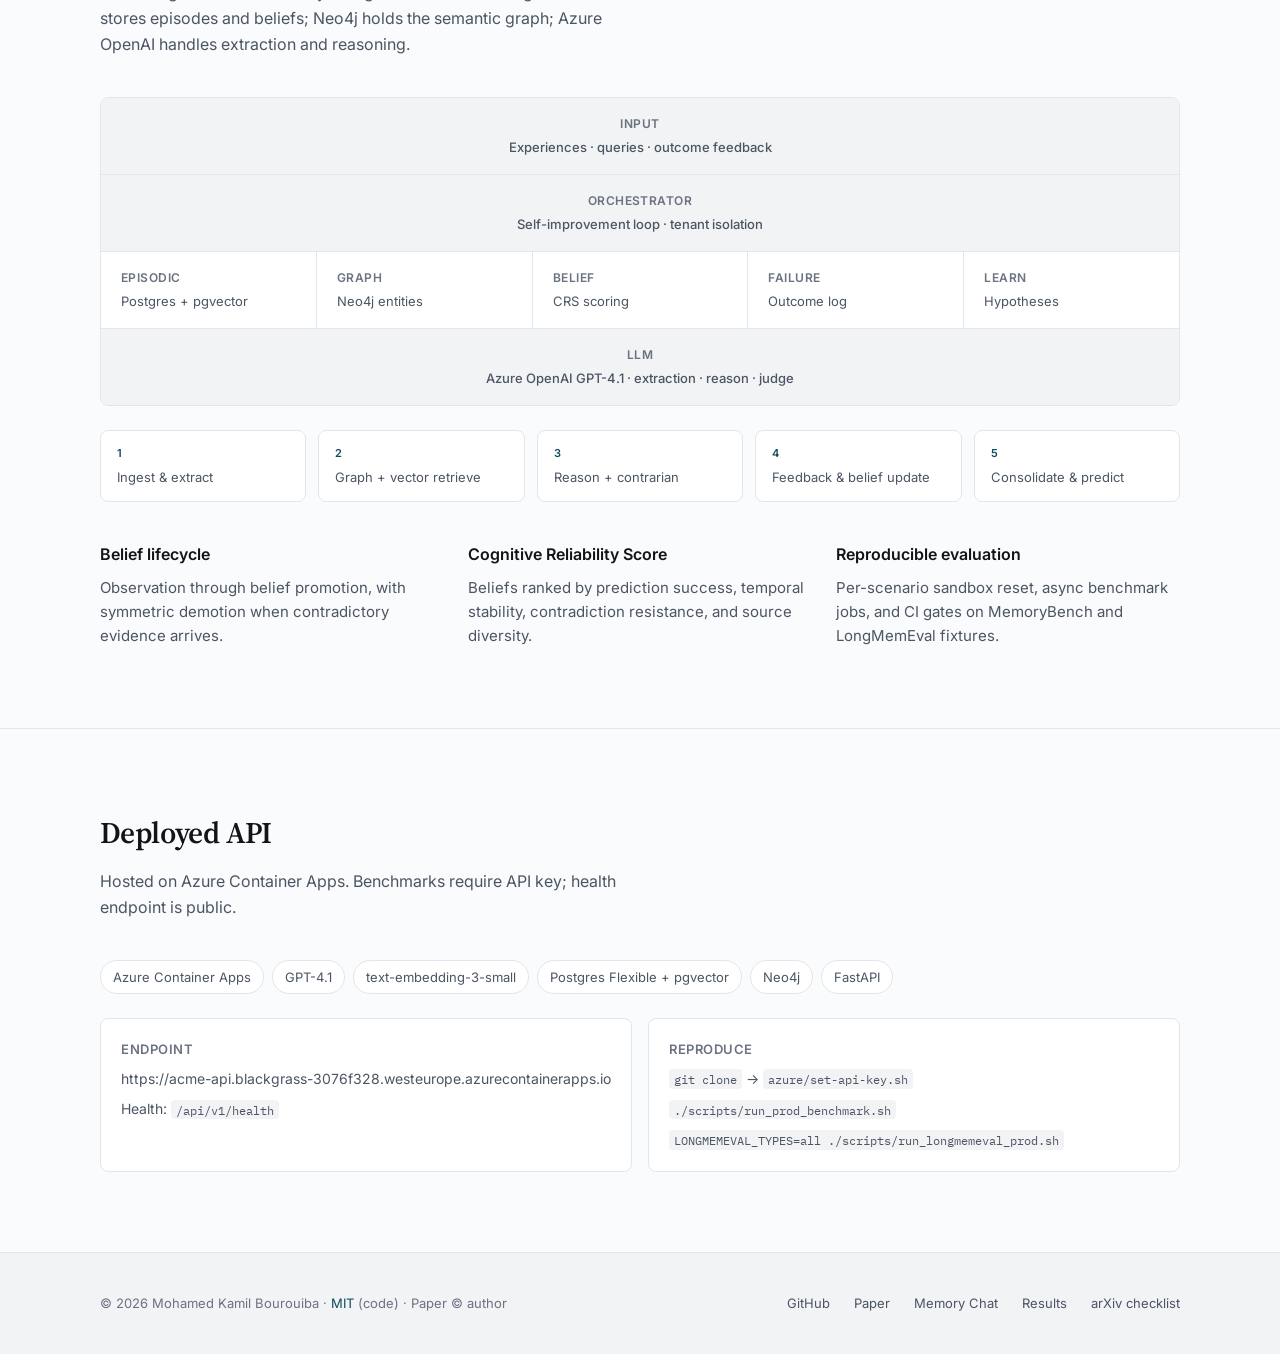
==== commit 10817abf: "Replace Slack squad demo with public Memory Chat and mobile UI. Paper site redirects demo.html to th" ====
--- a/docs/index.html
+++ b/docs/index.html
@@ -20,7 +20,7 @@
       <button class="menu-btn" type="button" aria-label="Menu" aria-expanded="false" id="nav-menu-btn">☰</button>
       <div class="nav-links">
         <a href="#benchmarks">Benchmarks</a>
-        <a href="demo.html">Live demo</a>
+        <a href="https://acme-api.blackgrass-3076f328.westeurope.azurecontainerapps.io/api/v1/chat/" target="_blank" rel="noopener">Memory Chat</a>
         <a href="#architecture">Architecture</a>
         <a href="#stack">API</a>
         <a href="PAPER.pdf" target="_blank" rel="noopener">Paper</a>
@@ -51,8 +51,8 @@
       </div>
     </div>
     <div class="hero-actions">
-      <a class="btn btn-primary" href="PAPER.pdf" target="_blank" rel="noopener">Read the paper</a>
-      <a class="btn btn-outline" href="demo.html">Slack squad demo</a>
+      <a class="btn btn-primary" href="https://acme-api.blackgrass-3076f328.westeurope.azurecontainerapps.io/api/v1/chat/" target="_blank" rel="noopener">Try Memory Chat</a>
+      <a class="btn btn-outline" href="PAPER.pdf" target="_blank" rel="noopener">Read the paper</a>
       <a class="btn btn-outline" href="https://github.com/KamilBourouiba/ACME/releases/tag/v0.3.0-longmemeval-v5" target="_blank" rel="noopener">Release v0.3.0</a>
       <a class="btn btn-outline" href="https://acme-api.blackgrass-3076f328.westeurope.azurecontainerapps.io/docs" target="_blank" rel="noopener">API docs</a>
     </div>
@@ -276,6 +276,7 @@
       <div class="footer-links">
         <a href="https://github.com/KamilBourouiba/ACME" target="_blank" rel="noopener">GitHub</a>
         <a href="PAPER.pdf" target="_blank" rel="noopener">Paper</a>
+        <a href="https://acme-api.blackgrass-3076f328.westeurope.azurecontainerapps.io/api/v1/chat/" target="_blank" rel="noopener">Memory Chat</a>
         <a href="https://github.com/KamilBourouiba/ACME/blob/main/docs/BENCHMARK_RESULTS.md" target="_blank" rel="noopener">Results</a>
         <a href="https://github.com/KamilBourouiba/ACME/blob/main/docs/ARXIV_SUBMISSION.md" target="_blank" rel="noopener">arXiv checklist</a>
       </div>
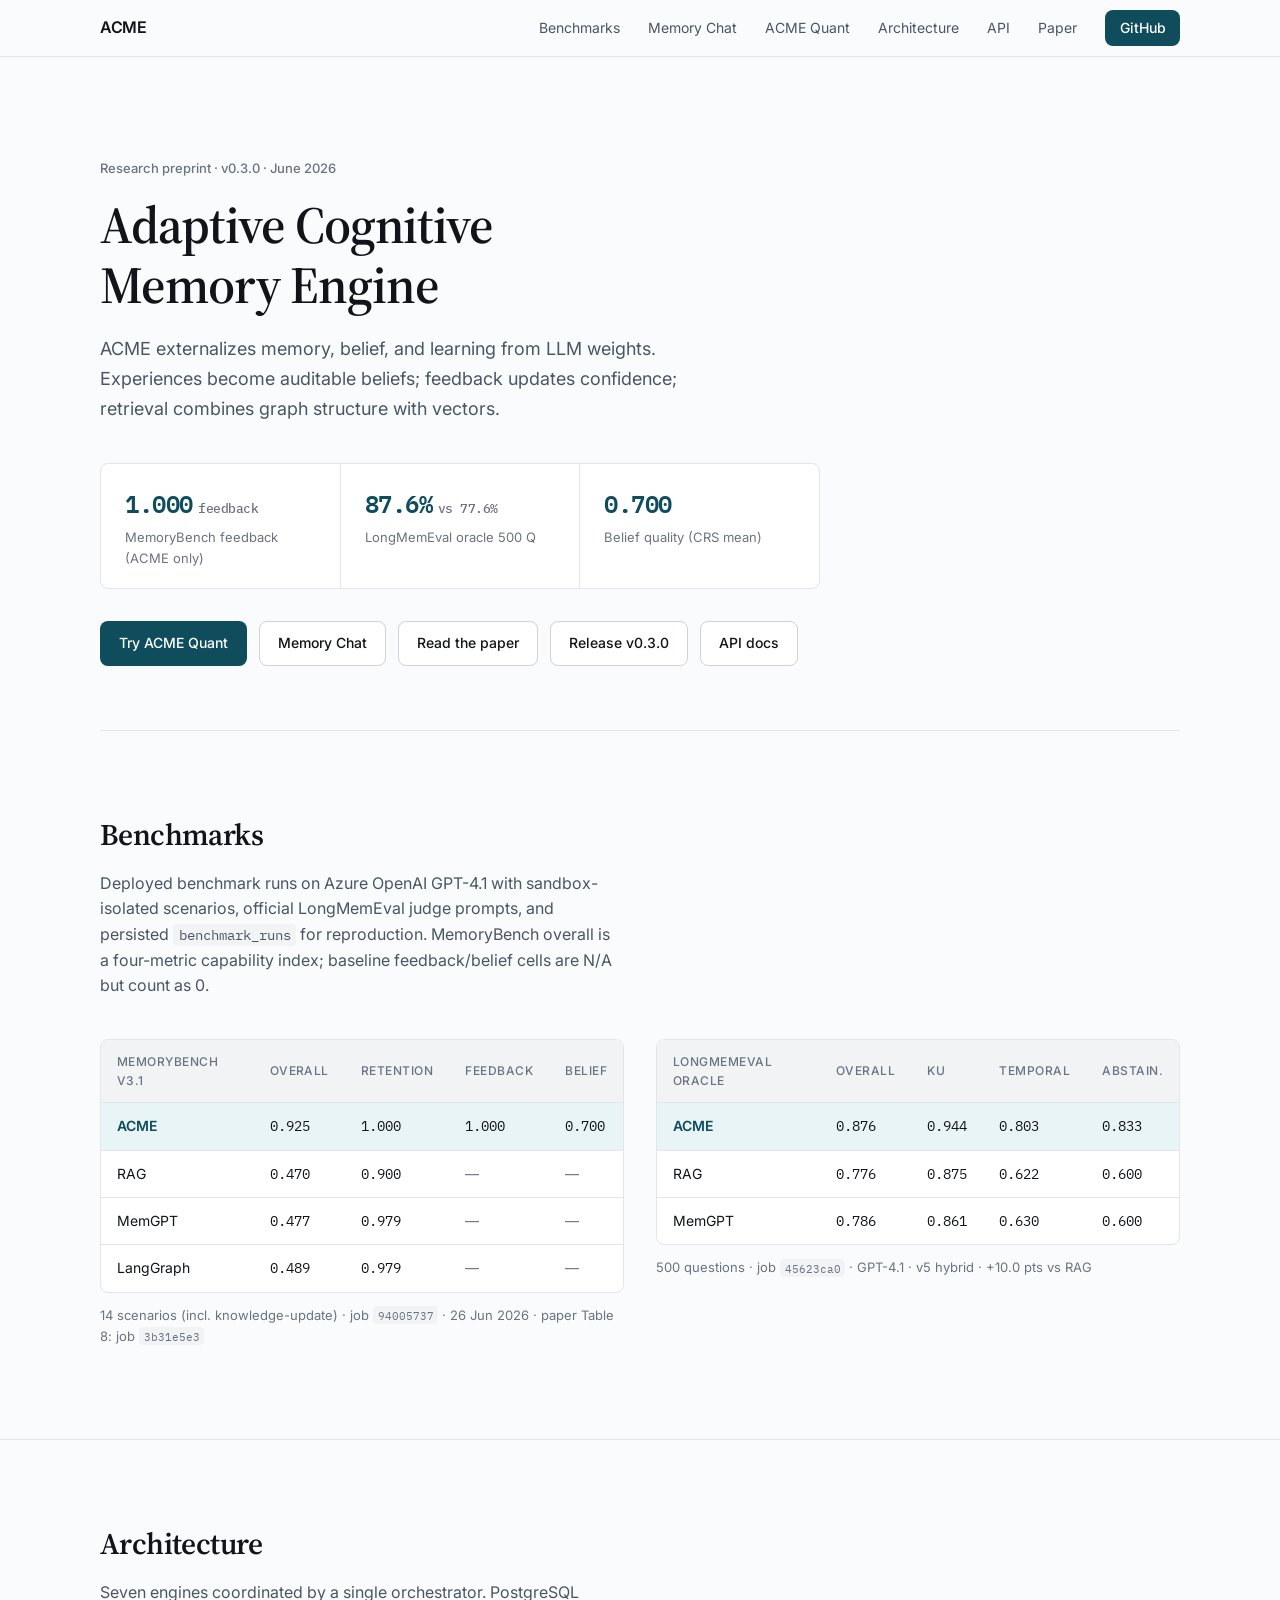
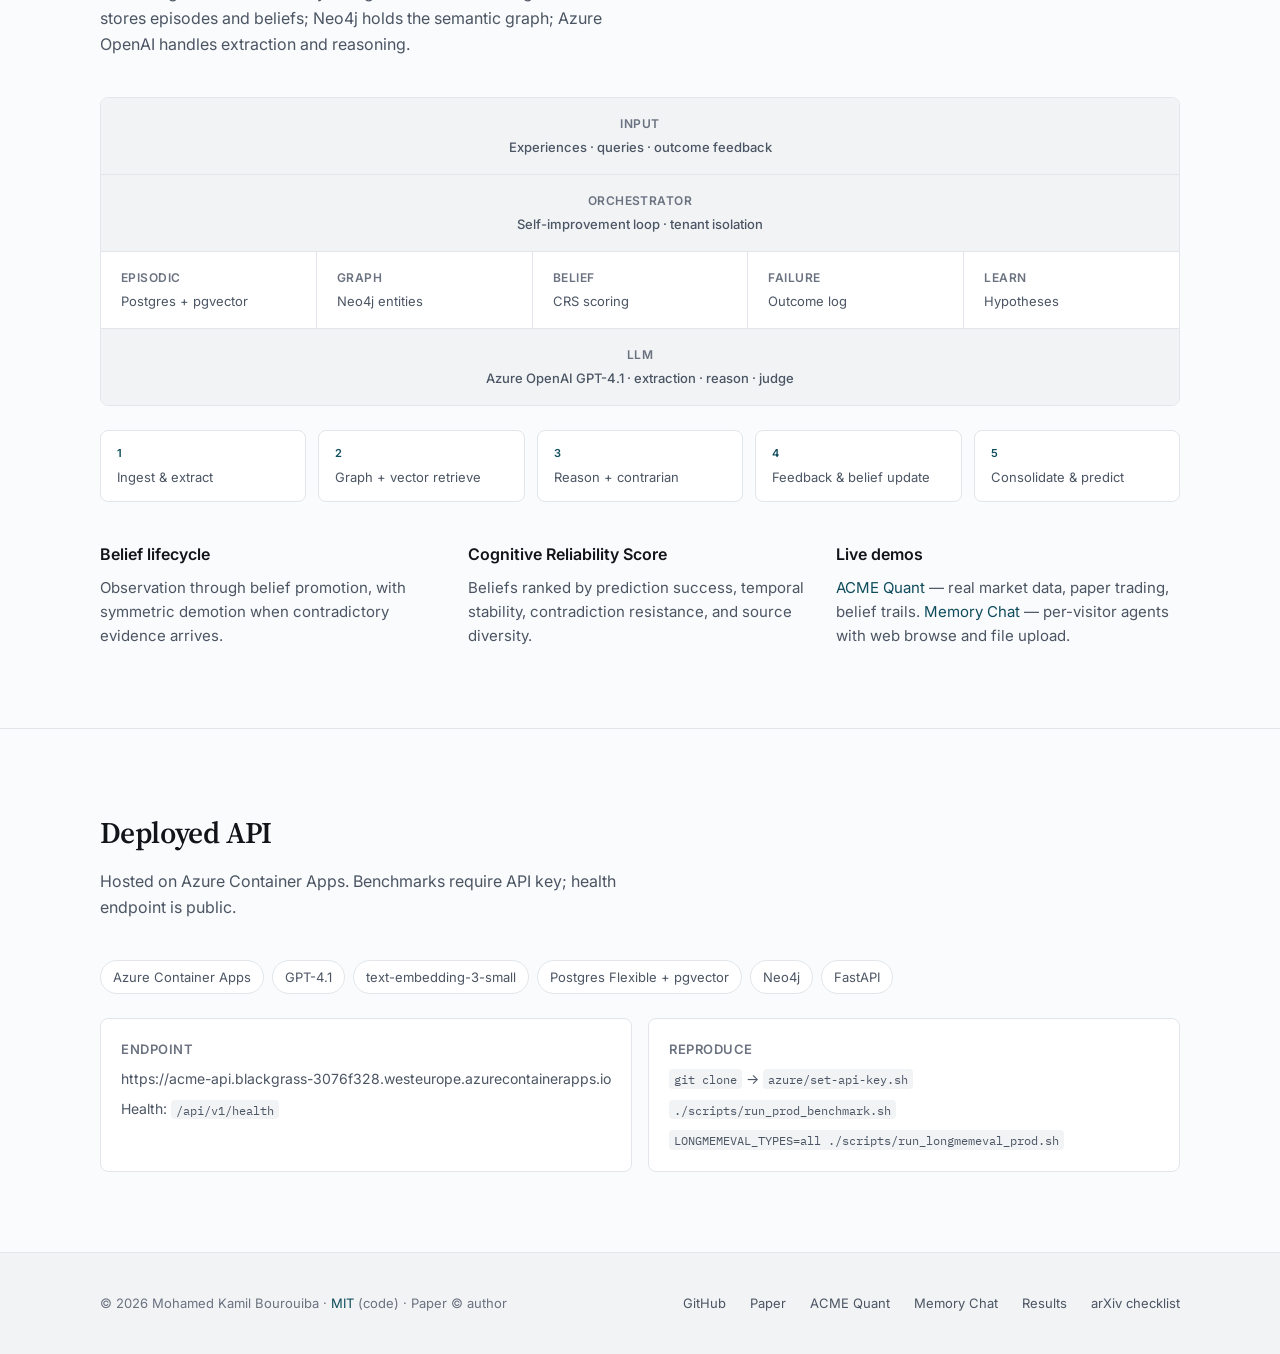
==== commit f0bc4b74: "Add quote cache for instant quant dashboard and link paper site to Quant. Batch yfinance fetch with " ====
--- a/docs/index.html
+++ b/docs/index.html
@@ -11,7 +11,7 @@
   <link rel="preconnect" href="https://fonts.googleapis.com">
   <link rel="preconnect" href="https://fonts.gstatic.com" crossorigin>
   <link href="https://fonts.googleapis.com/css2?family=IBM+Plex+Mono:wght@500;600&family=Inter:wght@400;500;600&family=Source+Serif+4:opsz,wght@8..60,600&display=swap" rel="stylesheet">
-  <link rel="stylesheet" href="assets/style.css?v=2">
+  <link rel="stylesheet" href="assets/style.css?v=3">
 </head>
 <body>
   <nav class="nav">
@@ -21,6 +21,7 @@
       <div class="nav-links">
         <a href="#benchmarks">Benchmarks</a>
         <a href="https://acme-api.blackgrass-3076f328.westeurope.azurecontainerapps.io/api/v1/chat/" target="_blank" rel="noopener">Memory Chat</a>
+        <a href="https://acme-api.blackgrass-3076f328.westeurope.azurecontainerapps.io/api/v1/quant/" target="_blank" rel="noopener">ACME Quant</a>
         <a href="#architecture">Architecture</a>
         <a href="#stack">API</a>
         <a href="PAPER.pdf" target="_blank" rel="noopener">Paper</a>
@@ -51,7 +52,8 @@
       </div>
     </div>
     <div class="hero-actions">
-      <a class="btn btn-primary" href="https://acme-api.blackgrass-3076f328.westeurope.azurecontainerapps.io/api/v1/chat/" target="_blank" rel="noopener">Try Memory Chat</a>
+      <a class="btn btn-primary" href="https://acme-api.blackgrass-3076f328.westeurope.azurecontainerapps.io/api/v1/quant/" target="_blank" rel="noopener">Try ACME Quant</a>
+      <a class="btn btn-outline" href="https://acme-api.blackgrass-3076f328.westeurope.azurecontainerapps.io/api/v1/chat/" target="_blank" rel="noopener">Memory Chat</a>
       <a class="btn btn-outline" href="PAPER.pdf" target="_blank" rel="noopener">Read the paper</a>
       <a class="btn btn-outline" href="https://github.com/KamilBourouiba/ACME/releases/tag/v0.3.0-longmemeval-v5" target="_blank" rel="noopener">Release v0.3.0</a>
       <a class="btn btn-outline" href="https://acme-api.blackgrass-3076f328.westeurope.azurecontainerapps.io/docs" target="_blank" rel="noopener">API docs</a>
@@ -231,8 +233,8 @@
           <p>Beliefs ranked by prediction success, temporal stability, contradiction resistance, and source diversity.</p>
         </div>
         <div class="feature">
-          <h3>Reproducible evaluation</h3>
-          <p>Per-scenario sandbox reset, async benchmark jobs, and CI gates on MemoryBench and LongMemEval fixtures.</p>
+          <h3>Live demos</h3>
+          <p><a href="https://acme-api.blackgrass-3076f328.westeurope.azurecontainerapps.io/api/v1/quant/" target="_blank" rel="noopener">ACME Quant</a> — real market data, paper trading, belief trails. <a href="https://acme-api.blackgrass-3076f328.westeurope.azurecontainerapps.io/api/v1/chat/" target="_blank" rel="noopener">Memory Chat</a> — per-visitor agents with web browse and file upload.</p>
         </div>
       </div>
     </div>
@@ -276,6 +278,7 @@
       <div class="footer-links">
         <a href="https://github.com/KamilBourouiba/ACME" target="_blank" rel="noopener">GitHub</a>
         <a href="PAPER.pdf" target="_blank" rel="noopener">Paper</a>
+        <a href="https://acme-api.blackgrass-3076f328.westeurope.azurecontainerapps.io/api/v1/quant/" target="_blank" rel="noopener">ACME Quant</a>
         <a href="https://acme-api.blackgrass-3076f328.westeurope.azurecontainerapps.io/api/v1/chat/" target="_blank" rel="noopener">Memory Chat</a>
         <a href="https://github.com/KamilBourouiba/ACME/blob/main/docs/BENCHMARK_RESULTS.md" target="_blank" rel="noopener">Results</a>
         <a href="https://github.com/KamilBourouiba/ACME/blob/main/docs/ARXIV_SUBMISSION.md" target="_blank" rel="noopener">arXiv checklist</a>
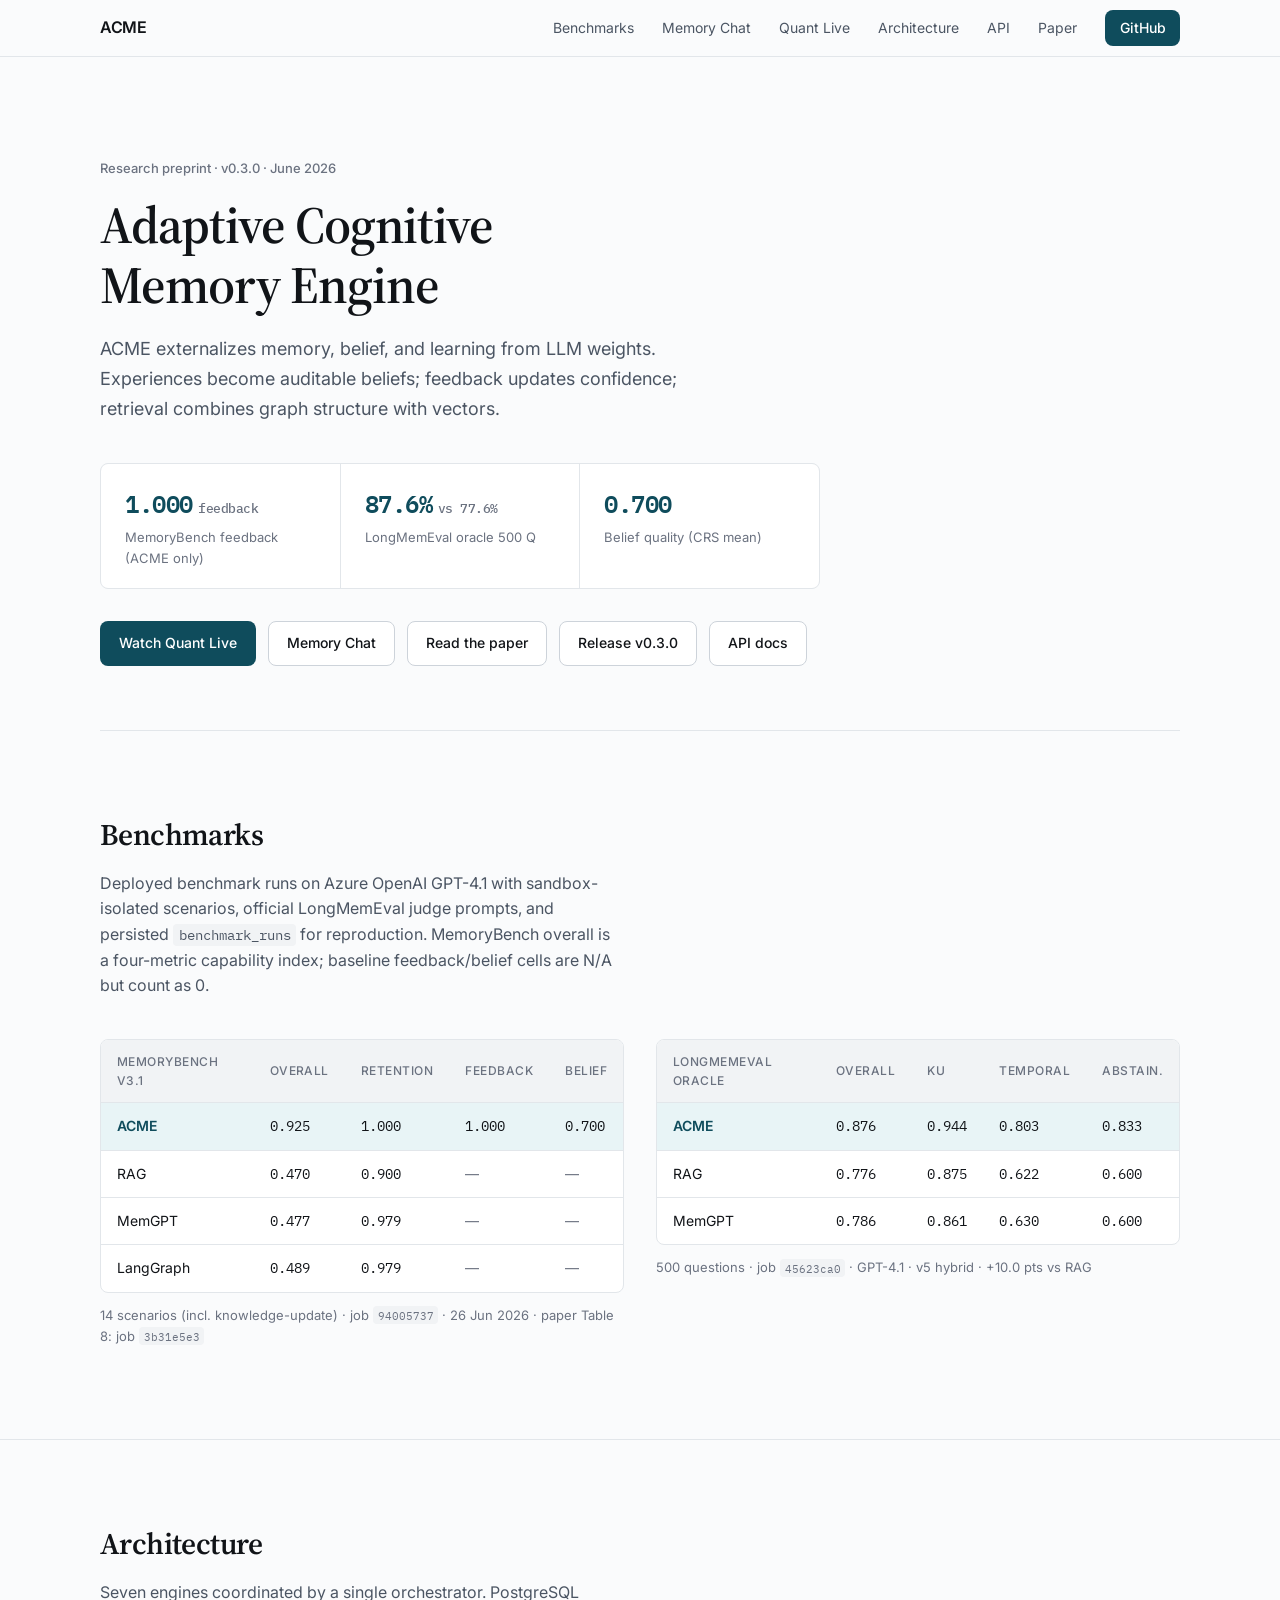
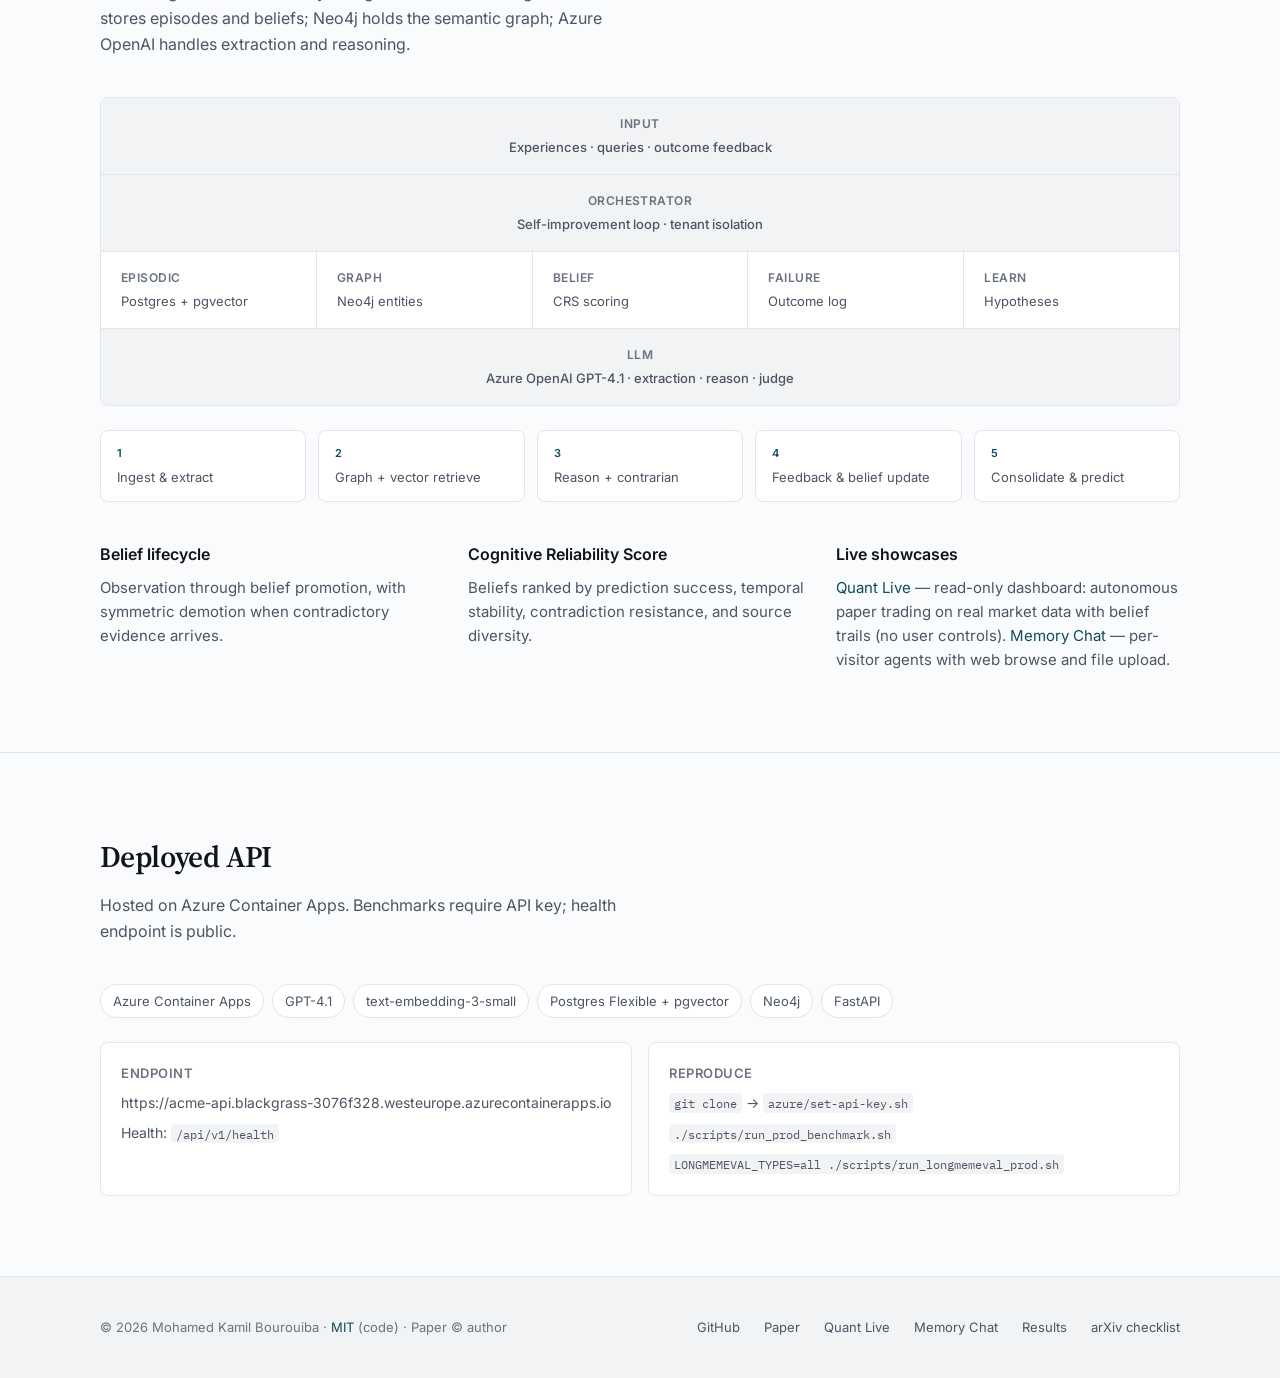
==== commit 8086de7b: "Make Quant dashboard read-only for public visitors. Remove manual controls from the UI, block cycle/" ====
--- a/docs/index.html
+++ b/docs/index.html
@@ -21,7 +21,7 @@
       <div class="nav-links">
         <a href="#benchmarks">Benchmarks</a>
         <a href="https://acme-api.blackgrass-3076f328.westeurope.azurecontainerapps.io/api/v1/chat/" target="_blank" rel="noopener">Memory Chat</a>
-        <a href="https://acme-api.blackgrass-3076f328.westeurope.azurecontainerapps.io/api/v1/quant/" target="_blank" rel="noopener">ACME Quant</a>
+        <a href="https://acme-api.blackgrass-3076f328.westeurope.azurecontainerapps.io/api/v1/quant/" target="_blank" rel="noopener">Quant Live</a>
         <a href="#architecture">Architecture</a>
         <a href="#stack">API</a>
         <a href="PAPER.pdf" target="_blank" rel="noopener">Paper</a>
@@ -52,7 +52,7 @@
       </div>
     </div>
     <div class="hero-actions">
-      <a class="btn btn-primary" href="https://acme-api.blackgrass-3076f328.westeurope.azurecontainerapps.io/api/v1/quant/" target="_blank" rel="noopener">Try ACME Quant</a>
+      <a class="btn btn-primary" href="https://acme-api.blackgrass-3076f328.westeurope.azurecontainerapps.io/api/v1/quant/" target="_blank" rel="noopener">Watch Quant Live</a>
       <a class="btn btn-outline" href="https://acme-api.blackgrass-3076f328.westeurope.azurecontainerapps.io/api/v1/chat/" target="_blank" rel="noopener">Memory Chat</a>
       <a class="btn btn-outline" href="PAPER.pdf" target="_blank" rel="noopener">Read the paper</a>
       <a class="btn btn-outline" href="https://github.com/KamilBourouiba/ACME/releases/tag/v0.3.0-longmemeval-v5" target="_blank" rel="noopener">Release v0.3.0</a>
@@ -233,8 +233,8 @@
           <p>Beliefs ranked by prediction success, temporal stability, contradiction resistance, and source diversity.</p>
         </div>
         <div class="feature">
-          <h3>Live demos</h3>
-          <p><a href="https://acme-api.blackgrass-3076f328.westeurope.azurecontainerapps.io/api/v1/quant/" target="_blank" rel="noopener">ACME Quant</a> — real market data, paper trading, belief trails. <a href="https://acme-api.blackgrass-3076f328.westeurope.azurecontainerapps.io/api/v1/chat/" target="_blank" rel="noopener">Memory Chat</a> — per-visitor agents with web browse and file upload.</p>
+          <h3>Live showcases</h3>
+          <p><a href="https://acme-api.blackgrass-3076f328.westeurope.azurecontainerapps.io/api/v1/quant/" target="_blank" rel="noopener">Quant Live</a> — read-only dashboard: autonomous paper trading on real market data with belief trails (no user controls). <a href="https://acme-api.blackgrass-3076f328.westeurope.azurecontainerapps.io/api/v1/chat/" target="_blank" rel="noopener">Memory Chat</a> — per-visitor agents with web browse and file upload.</p>
         </div>
       </div>
     </div>
@@ -278,7 +278,7 @@
       <div class="footer-links">
         <a href="https://github.com/KamilBourouiba/ACME" target="_blank" rel="noopener">GitHub</a>
         <a href="PAPER.pdf" target="_blank" rel="noopener">Paper</a>
-        <a href="https://acme-api.blackgrass-3076f328.westeurope.azurecontainerapps.io/api/v1/quant/" target="_blank" rel="noopener">ACME Quant</a>
+        <a href="https://acme-api.blackgrass-3076f328.westeurope.azurecontainerapps.io/api/v1/quant/" target="_blank" rel="noopener">Quant Live</a>
         <a href="https://acme-api.blackgrass-3076f328.westeurope.azurecontainerapps.io/api/v1/chat/" target="_blank" rel="noopener">Memory Chat</a>
         <a href="https://github.com/KamilBourouiba/ACME/blob/main/docs/BENCHMARK_RESULTS.md" target="_blank" rel="noopener">Results</a>
         <a href="https://github.com/KamilBourouiba/ACME/blob/main/docs/ARXIV_SUBMISSION.md" target="_blank" rel="noopener">arXiv checklist</a>
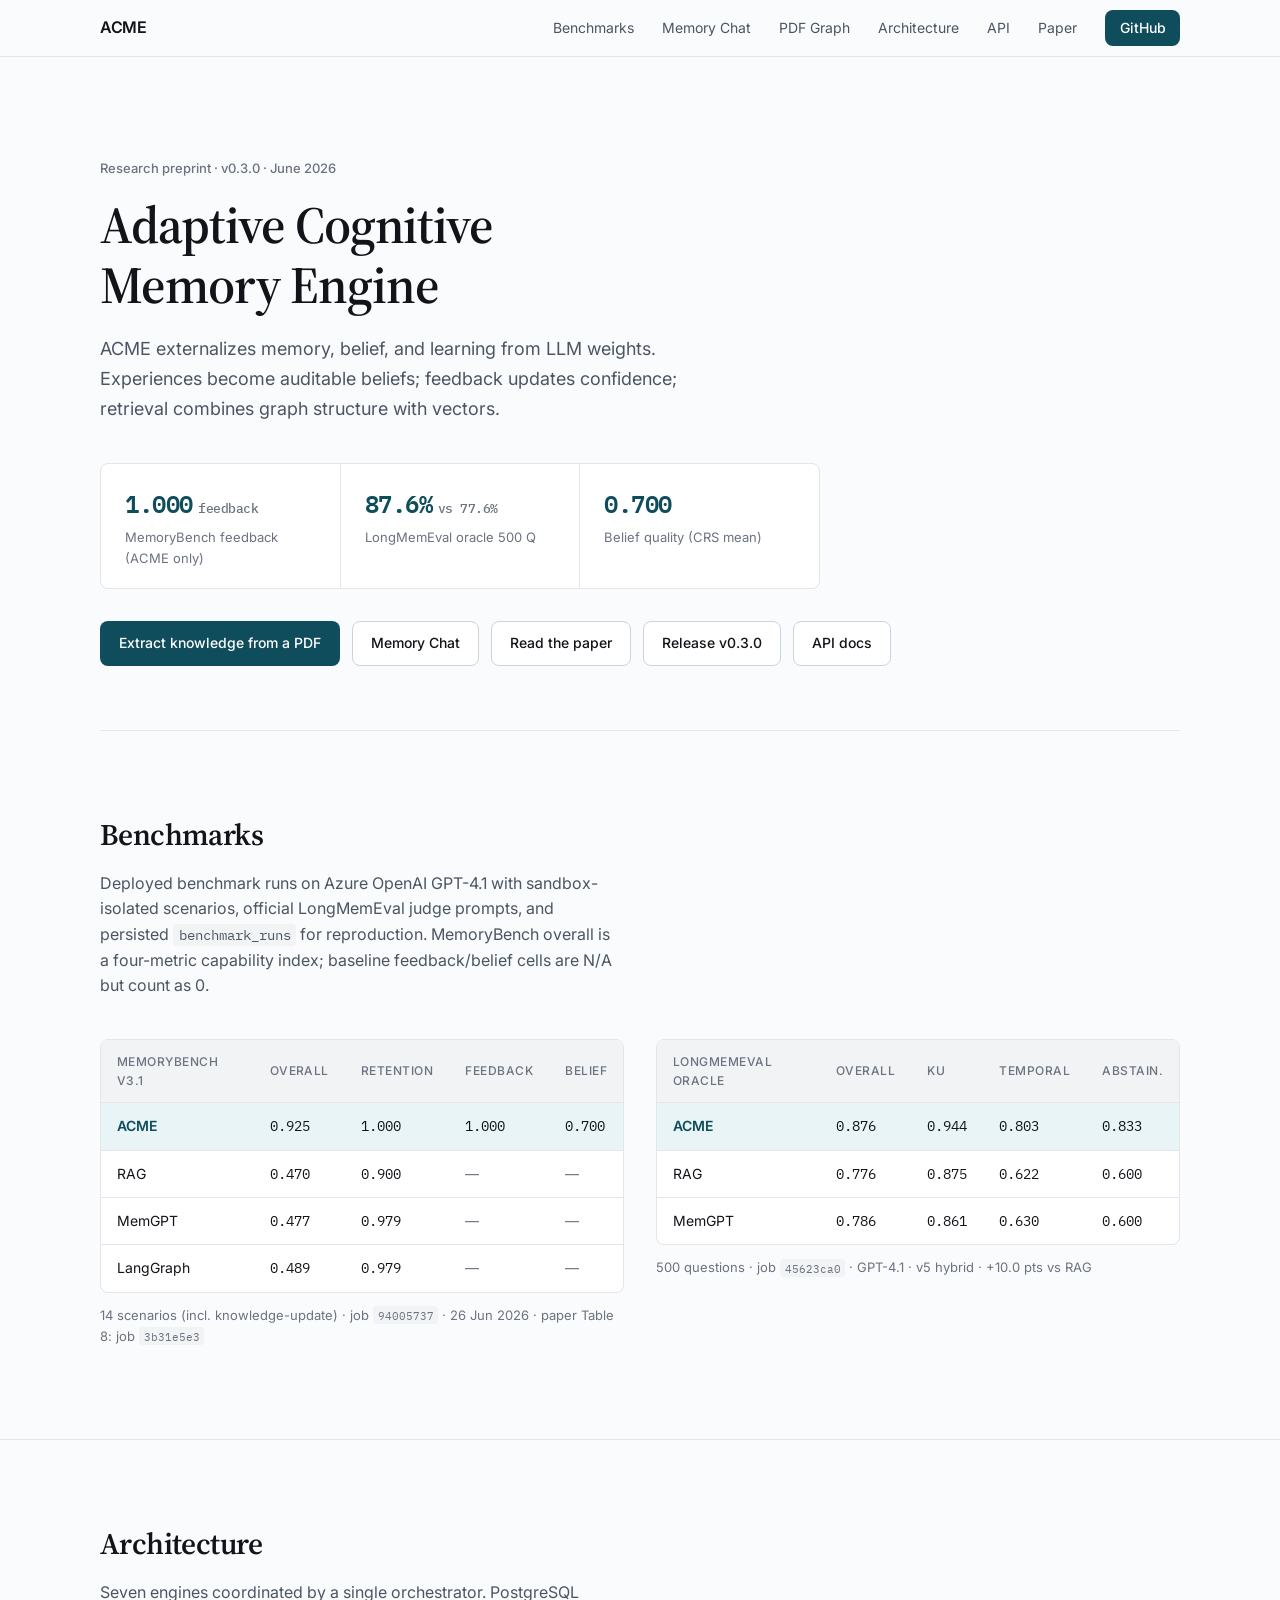
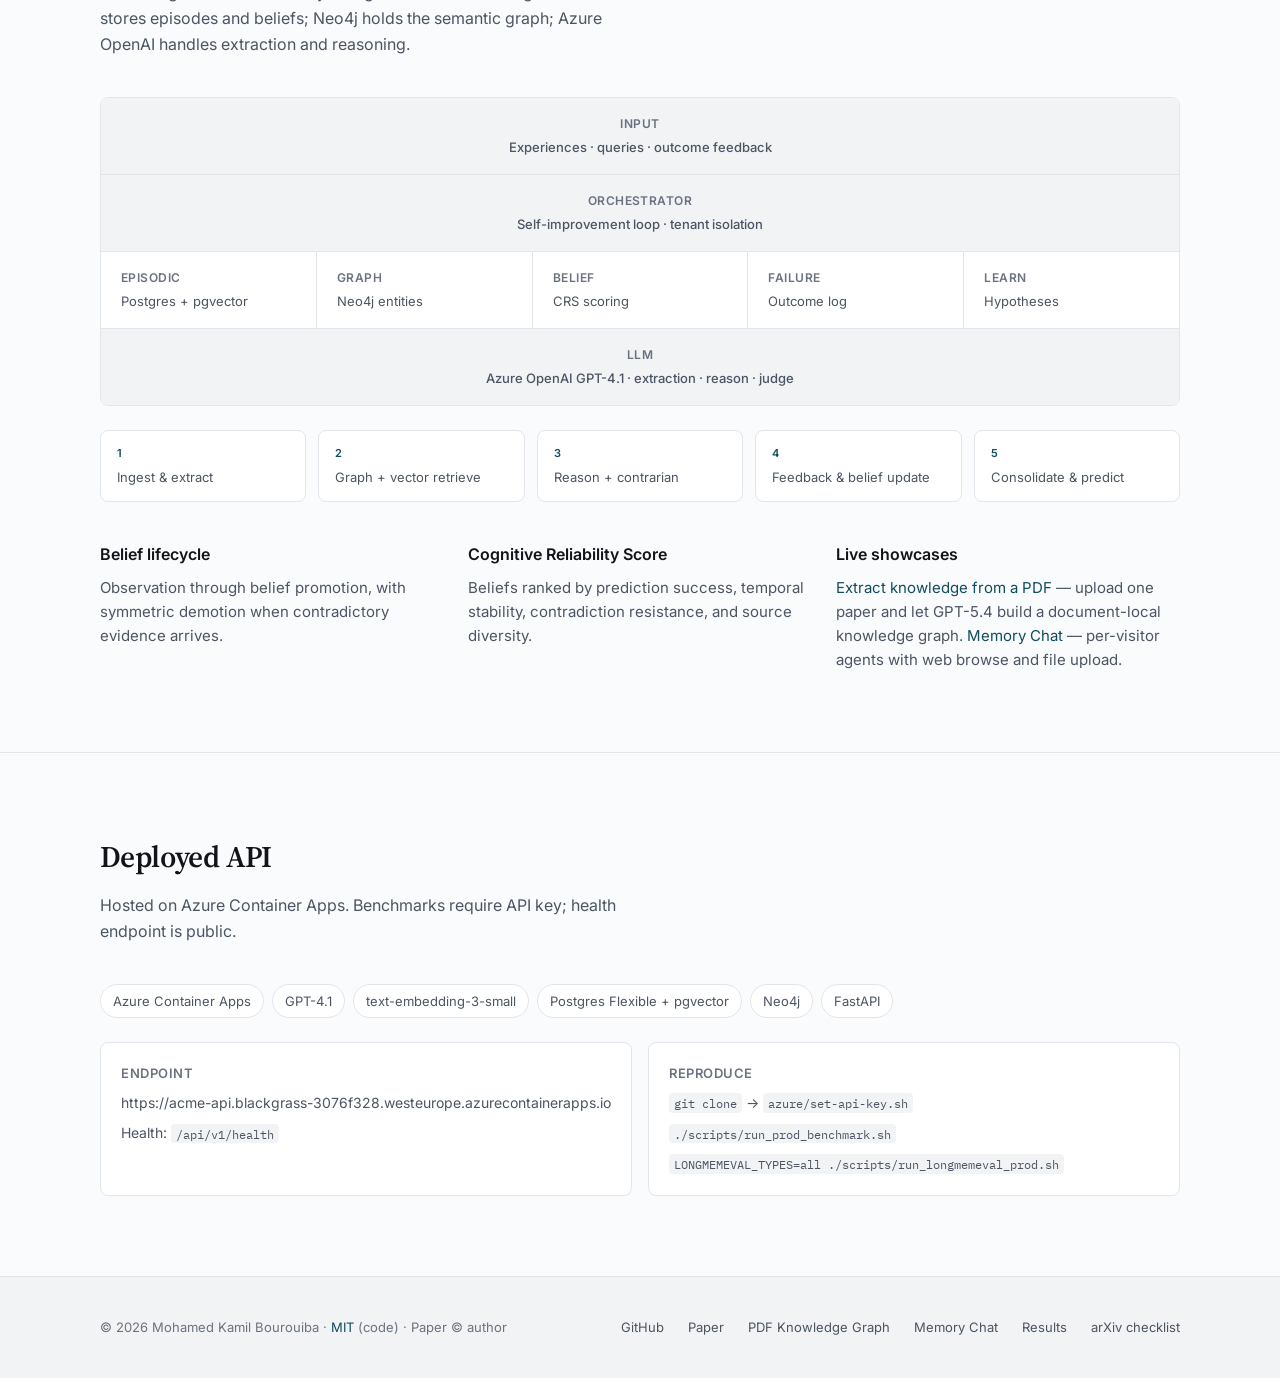
==== commit d5101f7f: "Update public site PDF graph CTA. Co-authored-by: Cursor <cursoragent@cursor.com>" ====
--- a/docs/index.html
+++ b/docs/index.html
@@ -21,7 +21,7 @@
       <div class="nav-links">
         <a href="#benchmarks">Benchmarks</a>
         <a href="https://acme-api.blackgrass-3076f328.westeurope.azurecontainerapps.io/api/v1/chat/" target="_blank" rel="noopener">Memory Chat</a>
-        <a href="https://acme-api.blackgrass-3076f328.westeurope.azurecontainerapps.io/api/v1/quant/" target="_blank" rel="noopener">Quant Live</a>
+        <a href="https://acme-api.blackgrass-3076f328.westeurope.azurecontainerapps.io/" target="_blank" rel="noopener">PDF Graph</a>
         <a href="#architecture">Architecture</a>
         <a href="#stack">API</a>
         <a href="PAPER.pdf" target="_blank" rel="noopener">Paper</a>
@@ -52,7 +52,7 @@
       </div>
     </div>
     <div class="hero-actions">
-      <a class="btn btn-primary" href="https://acme-api.blackgrass-3076f328.westeurope.azurecontainerapps.io/api/v1/quant/" target="_blank" rel="noopener">Watch Quant Live</a>
+      <a class="btn btn-primary" href="https://acme-api.blackgrass-3076f328.westeurope.azurecontainerapps.io/" target="_blank" rel="noopener">Extract knowledge from a PDF</a>
       <a class="btn btn-outline" href="https://acme-api.blackgrass-3076f328.westeurope.azurecontainerapps.io/api/v1/chat/" target="_blank" rel="noopener">Memory Chat</a>
       <a class="btn btn-outline" href="PAPER.pdf" target="_blank" rel="noopener">Read the paper</a>
       <a class="btn btn-outline" href="https://github.com/KamilBourouiba/ACME/releases/tag/v0.3.0-longmemeval-v5" target="_blank" rel="noopener">Release v0.3.0</a>
@@ -234,7 +234,7 @@
         </div>
         <div class="feature">
           <h3>Live showcases</h3>
-          <p><a href="https://acme-api.blackgrass-3076f328.westeurope.azurecontainerapps.io/api/v1/quant/" target="_blank" rel="noopener">Quant Live</a> — read-only dashboard: autonomous paper trading on real market data with belief trails (no user controls). <a href="https://acme-api.blackgrass-3076f328.westeurope.azurecontainerapps.io/api/v1/chat/" target="_blank" rel="noopener">Memory Chat</a> — per-visitor agents with web browse and file upload.</p>
+          <p><a href="https://acme-api.blackgrass-3076f328.westeurope.azurecontainerapps.io/" target="_blank" rel="noopener">Extract knowledge from a PDF</a> — upload one paper and let GPT-5.4 build a document-local knowledge graph. <a href="https://acme-api.blackgrass-3076f328.westeurope.azurecontainerapps.io/api/v1/chat/" target="_blank" rel="noopener">Memory Chat</a> — per-visitor agents with web browse and file upload.</p>
         </div>
       </div>
     </div>
@@ -278,7 +278,7 @@
       <div class="footer-links">
         <a href="https://github.com/KamilBourouiba/ACME" target="_blank" rel="noopener">GitHub</a>
         <a href="PAPER.pdf" target="_blank" rel="noopener">Paper</a>
-        <a href="https://acme-api.blackgrass-3076f328.westeurope.azurecontainerapps.io/api/v1/quant/" target="_blank" rel="noopener">Quant Live</a>
+        <a href="https://acme-api.blackgrass-3076f328.westeurope.azurecontainerapps.io/" target="_blank" rel="noopener">PDF Knowledge Graph</a>
         <a href="https://acme-api.blackgrass-3076f328.westeurope.azurecontainerapps.io/api/v1/chat/" target="_blank" rel="noopener">Memory Chat</a>
         <a href="https://github.com/KamilBourouiba/ACME/blob/main/docs/BENCHMARK_RESULTS.md" target="_blank" rel="noopener">Results</a>
         <a href="https://github.com/KamilBourouiba/ACME/blob/main/docs/ARXIV_SUBMISSION.md" target="_blank" rel="noopener">arXiv checklist</a>
